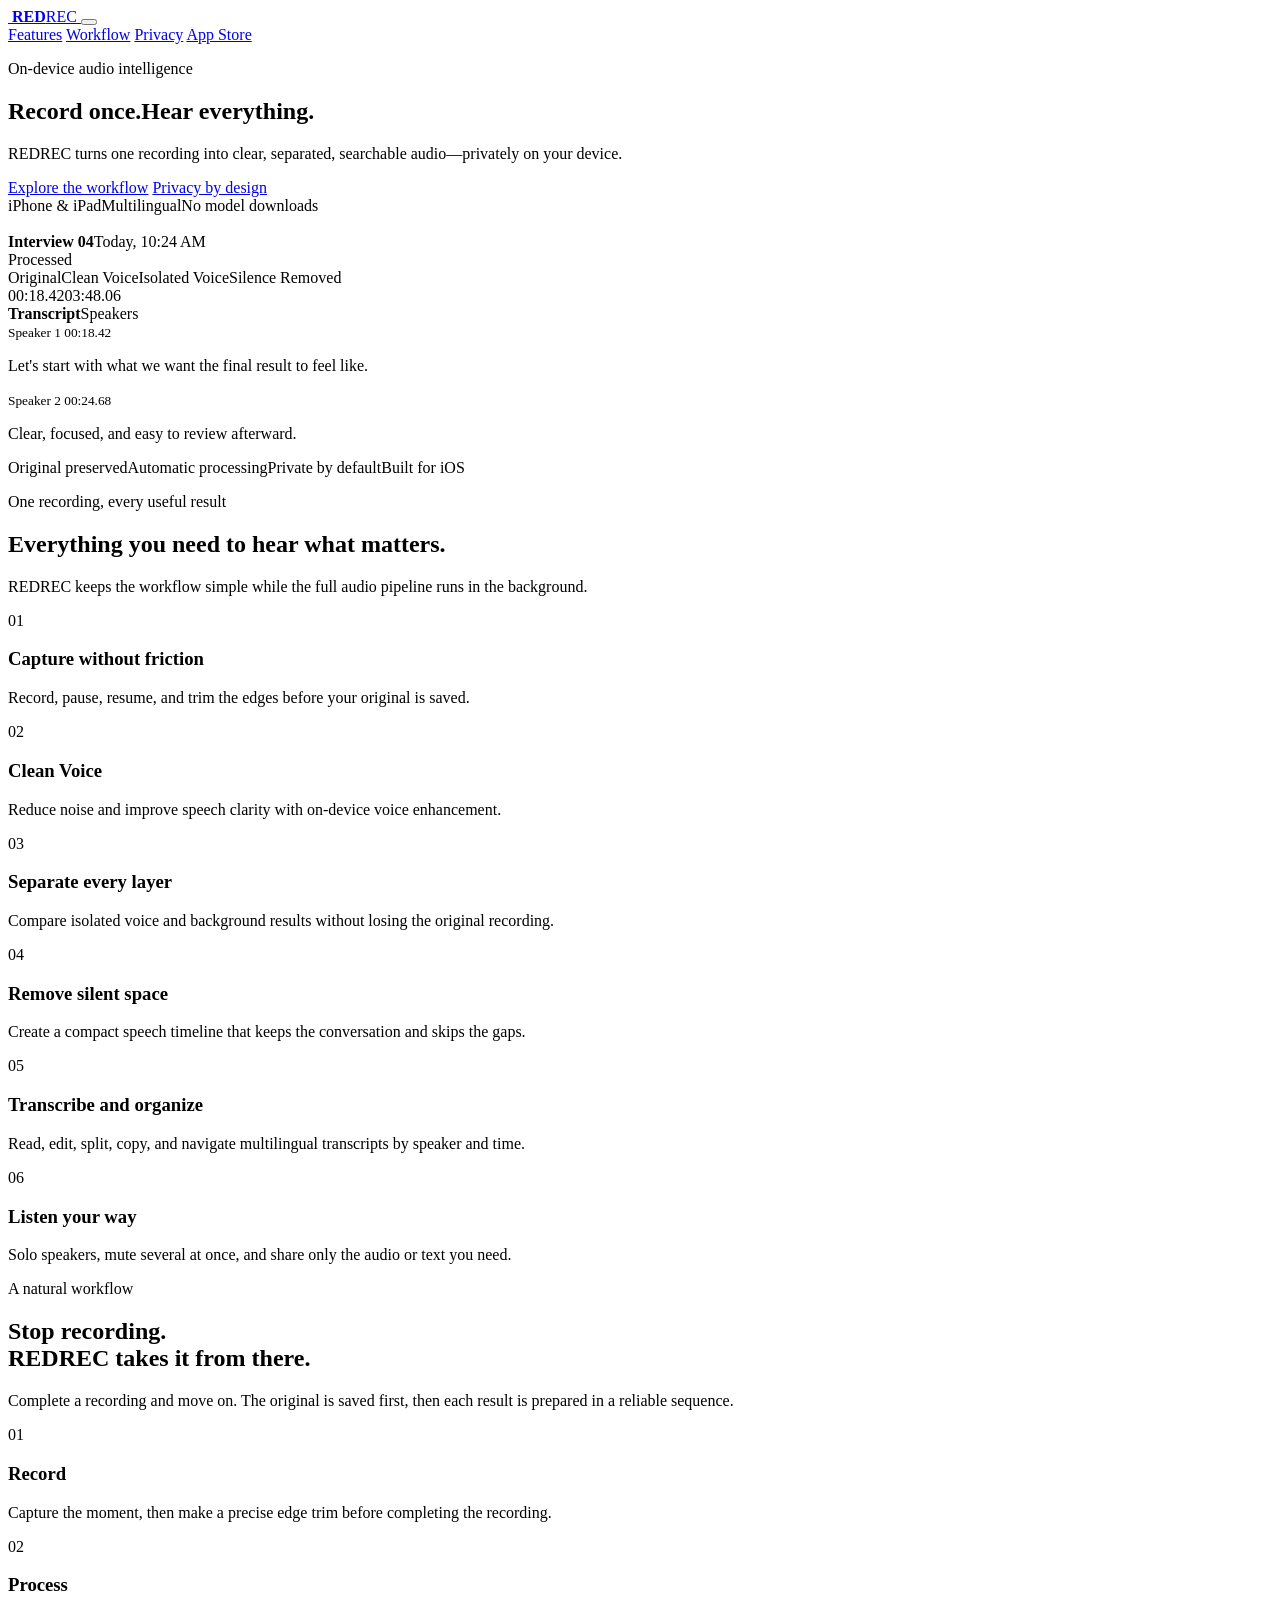
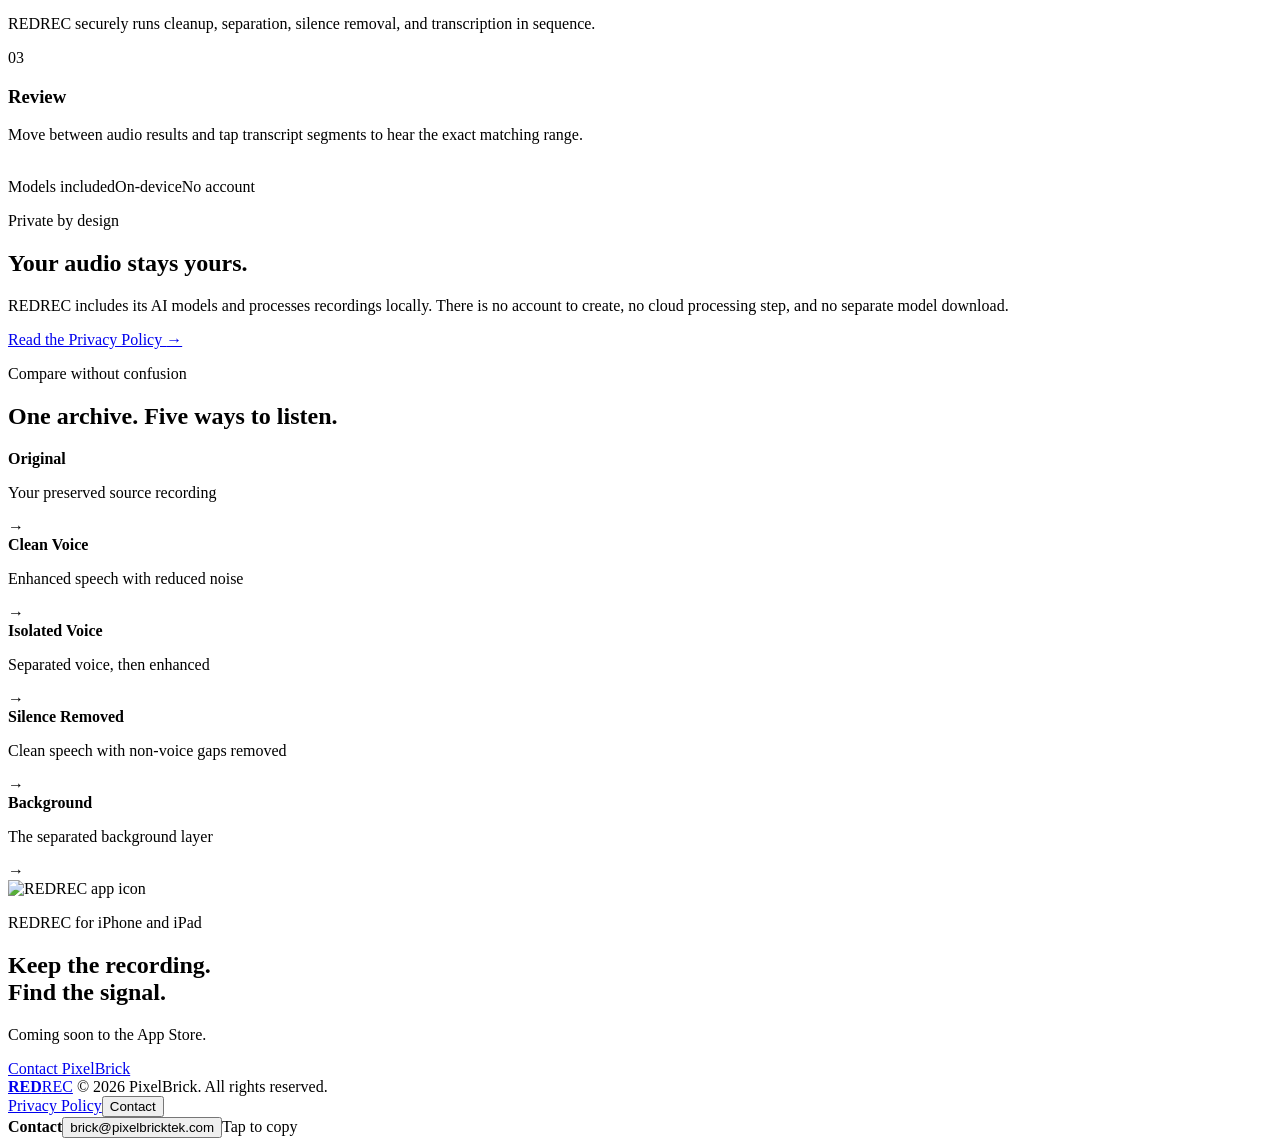
==== index.html @ 72b4b112 "Create index.html" ====
<!doctype html>
<html lang="en">
<head>
  <meta charset="utf-8">
  <meta name="viewport" content="width=device-width, initial-scale=1">
  <title>REDREC — Record once. Hear everything.</title>
  <meta name="description" content="REDREC is a private, on-device audio workspace for recording, cleanup, separation, transcription, and speaker-aware playback.">
  <meta name="theme-color" content="#e20b20">
  <meta property="og:title" content="REDREC — Record once. Hear everything.">
  <meta property="og:description" content="Clear, separate, and transcribe audio privately on your device.">
  <meta property="og:type" content="website">
  <meta property="og:url" content="https://pixelbricktek.github.io/REDREC/">
  <meta property="og:image" content="https://pixelbricktek.github.io/REDREC/og.svg">
  <meta name="twitter:card" content="summary_large_image">
  <meta name="twitter:title" content="REDREC — Record once. Hear everything.">
  <meta name="twitter:description" content="Clear, separate, and transcribe audio privately on your device.">
  <meta name="twitter:image" content="https://pixelbricktek.github.io/REDREC/og.svg">
  <link rel="canonical" href="https://pixelbricktek.github.io/REDREC/">
  <link rel="icon" href="./redrec-icon.svg" type="image/svg+xml">
  <link rel="apple-touch-icon" href="./redrec-icon.svg">
  <link rel="stylesheet" href="./styles.css">
</head>
<body>
  <header class="site-header">
    <a class="brand" href="./index.html" aria-label="REDREC home">
      <img src="./redrec-icon.svg" alt="">
      <span><b>RED</b>REC</span>
    </a>
    <button class="menu-toggle" type="button" data-menu-toggle aria-label="Open menu" aria-expanded="false"><i></i><i></i></button>
    <nav data-navigation aria-label="Main navigation">
      <a href="#features">Features</a>
      <a href="#workflow">Workflow</a>
      <a href="./privacy.html">Privacy</a>
      <a class="nav-cta" href="#download">App Store</a>
    </nav>
  </header>

  <main>
    <section class="hero section-frame" id="top">
      <div class="hero-copy">
        <p class="eyebrow"><span></span> On-device audio intelligence</p>
        <h1>Record once.<span>Hear everything.</span></h1>
        <p class="hero-lead">REDREC turns one recording into clear, separated, searchable audio—privately on your device.</p>
        <div class="hero-actions">
          <a class="button button-primary" href="#workflow">Explore the workflow</a>
          <a class="button button-quiet" href="#privacy">Privacy by design</a>
        </div>
        <div class="hero-notes" aria-label="Product highlights">
          <span>iPhone &amp; iPad</span><span>Multilingual</span><span>No model downloads</span>
        </div>
      </div>

      <div class="hero-product" aria-label="REDREC audio workspace preview">
        <div class="red-orbit red-orbit-one"></div>
        <div class="red-orbit red-orbit-two"></div>
        <div class="workspace-card">
          <div class="workspace-topbar">
            <div class="workspace-brand">
              <img src="./redrec-icon.svg" alt="">
              <div><strong>Interview 04</strong><span>Today, 10:24 AM</span></div>
            </div>
            <span class="processing-pill"><i></i> Processed</span>
          </div>
          <div class="track-tabs" aria-hidden="true">
            <span>Original</span><span class="active">Clean Voice</span><span>Isolated Voice</span><span>Silence Removed</span>
          </div>
          <div class="wave-panel">
            <div class="wave-timeline" aria-hidden="true">
              <i style="--bar-height:12%;--delay:0ms"></i><i style="--bar-height:18%;--delay:35ms"></i><i style="--bar-height:28%;--delay:70ms"></i><i style="--bar-height:22%;--delay:105ms"></i><i style="--bar-height:42%;--delay:140ms"></i><i style="--bar-height:62%;--delay:175ms"></i><i style="--bar-height:36%;--delay:210ms"></i><i style="--bar-height:74%;--delay:245ms"></i><i style="--bar-height:94%;--delay:280ms"></i><i style="--bar-height:58%;--delay:315ms"></i><i style="--bar-height:30%;--delay:350ms"></i><i style="--bar-height:48%;--delay:385ms"></i><i style="--bar-height:82%;--delay:420ms"></i><i style="--bar-height:54%;--delay:455ms"></i><i style="--bar-height:26%;--delay:490ms"></i><i style="--bar-height:68%;--delay:525ms"></i><i style="--bar-height:88%;--delay:560ms"></i><i style="--bar-height:46%;--delay:595ms"></i><i style="--bar-height:20%;--delay:630ms"></i><i style="--bar-height:38%;--delay:665ms"></i><i style="--bar-height:72%;--delay:700ms"></i><i style="--bar-height:52%;--delay:735ms"></i><i style="--bar-height:30%;--delay:770ms"></i><i style="--bar-height:18%;--delay:805ms"></i><i style="--bar-height:44%;--delay:840ms"></i><i style="--bar-height:66%;--delay:875ms"></i><i style="--bar-height:34%;--delay:910ms"></i><i style="--bar-height:16%;--delay:945ms"></i><i style="--bar-height:28%;--delay:980ms"></i><i style="--bar-height:20%;--delay:1015ms"></i>
            </div>
            <div class="play-line"></div>
            <div class="wave-meta"><span>00:18.42</span><span class="preview-play" aria-hidden="true"><i></i></span><span>03:48.06</span></div>
          </div>
          <div class="transcript-preview">
            <div class="transcript-heading"><strong>Transcript</strong><span>Speakers</span></div>
            <div class="speech-row active">
              <span class="speaker-dot speaker-red"></span>
              <div><small>Speaker 1 <time>00:18.42</time></small><p>Let&apos;s start with what we want the final result to feel like.</p></div>
            </div>
            <div class="speech-row">
              <span class="speaker-dot speaker-coral"></span>
              <div><small>Speaker 2 <time>00:24.68</time></small><p>Clear, focused, and easy to review afterward.</p></div>
            </div>
          </div>
        </div>
      </div>
    </section>

    <section class="trust-strip section-frame" aria-label="REDREC principles">
      <span>Original preserved</span><i></i><span>Automatic processing</span><i></i><span>Private by default</span><i></i><span>Built for iOS</span>
    </section>

    <section class="section-frame feature-section" id="features">
      <div class="section-heading">
        <p class="eyebrow"><span></span> One recording, every useful result</p>
        <h2>Everything you need to hear what matters.</h2>
        <p>REDREC keeps the workflow simple while the full audio pipeline runs in the background.</p>
      </div>
      <div class="feature-grid">
        <article class="feature-card"><span class="feature-number">01</span><h3>Capture without friction</h3><p>Record, pause, resume, and trim the edges before your original is saved.</p><div class="feature-line"></div></article>
        <article class="feature-card"><span class="feature-number">02</span><h3>Clean Voice</h3><p>Reduce noise and improve speech clarity with on-device voice enhancement.</p><div class="feature-line"></div></article>
        <article class="feature-card"><span class="feature-number">03</span><h3>Separate every layer</h3><p>Compare isolated voice and background results without losing the original recording.</p><div class="feature-line"></div></article>
        <article class="feature-card"><span class="feature-number">04</span><h3>Remove silent space</h3><p>Create a compact speech timeline that keeps the conversation and skips the gaps.</p><div class="feature-line"></div></article>
        <article class="feature-card"><span class="feature-number">05</span><h3>Transcribe and organize</h3><p>Read, edit, split, copy, and navigate multilingual transcripts by speaker and time.</p><div class="feature-line"></div></article>
        <article class="feature-card"><span class="feature-number">06</span><h3>Listen your way</h3><p>Solo speakers, mute several at once, and share only the audio or text you need.</p><div class="feature-line"></div></article>
      </div>
    </section>

    <section class="pipeline-section" id="workflow">
      <div class="section-frame pipeline-inner">
        <div class="pipeline-copy">
          <p class="eyebrow eyebrow-light"><span></span> A natural workflow</p>
          <h2>Stop recording.<br>REDREC takes it from there.</h2>
          <p>Complete a recording and move on. The original is saved first, then each result is prepared in a reliable sequence.</p>
        </div>
        <div class="pipeline-list">
          <article><span>01</span><div><h3>Record</h3><p>Capture the moment, then make a precise edge trim before completing the recording.</p></div></article>
          <article><span>02</span><div><h3>Process</h3><p>REDREC securely runs cleanup, separation, silence removal, and transcription in sequence.</p></div></article>
          <article><span>03</span><div><h3>Review</h3><p>Move between audio results and tap transcript segments to hear the exact matching range.</p></div></article>
        </div>
      </div>
    </section>

    <section class="section-frame privacy-section" id="privacy">
      <div class="privacy-visual" aria-hidden="true">
        <div class="privacy-ring privacy-ring-one"></div><div class="privacy-ring privacy-ring-two"></div>
        <div class="privacy-core"><img src="./redrec-icon.svg" alt=""></div>
        <span class="privacy-label label-models">Models included</span><span class="privacy-label label-local">On-device</span><span class="privacy-label label-account">No account</span>
      </div>
      <div class="privacy-copy">
        <p class="eyebrow"><span></span> Private by design</p>
        <h2>Your audio stays yours.</h2>
        <p>REDREC includes its AI models and processes recordings locally. There is no account to create, no cloud processing step, and no separate model download.</p>
        <a class="text-link" href="./privacy.html">Read the Privacy Policy <span>→</span></a>
      </div>
    </section>

    <section class="section-frame result-section">
      <div class="section-heading compact-heading">
        <p class="eyebrow"><span></span> Compare without confusion</p>
        <h2>One archive. Five ways to listen.</h2>
      </div>
      <div class="result-stack">
        <div class="result-row"><span class="result-icon result-icon-1"><i></i></span><strong>Original</strong><p>Your preserved source recording</p><span class="result-arrow">→</span></div>
        <div class="result-row"><span class="result-icon result-icon-2"><i></i></span><strong>Clean Voice</strong><p>Enhanced speech with reduced noise</p><span class="result-arrow">→</span></div>
        <div class="result-row"><span class="result-icon result-icon-3"><i></i></span><strong>Isolated Voice</strong><p>Separated voice, then enhanced</p><span class="result-arrow">→</span></div>
        <div class="result-row"><span class="result-icon result-icon-4"><i></i></span><strong>Silence Removed</strong><p>Clean speech with non-voice gaps removed</p><span class="result-arrow">→</span></div>
        <div class="result-row"><span class="result-icon result-icon-5"><i></i></span><strong>Background</strong><p>The separated background layer</p><span class="result-arrow">→</span></div>
      </div>
    </section>

    <section class="section-frame final-cta" id="download">
      <div class="cta-icon"><img src="./redrec-icon.svg" alt="REDREC app icon"></div>
      <p class="eyebrow"><span></span> REDREC for iPhone and iPad</p>
      <h2>Keep the recording.<br>Find the signal.</h2>
      <p>Coming soon to the App Store.</p>
      <a class="button button-primary" href="mailto:brick@pixelbricktek.com">Contact PixelBrick</a>
    </section>
  </main>

  <footer class="site-footer section-frame">
    <a class="footer-brand" href="./index.html"><img src="./redrec-icon.svg" alt=""><span><b>RED</b>REC</span></a>
    <span>© 2026 PixelBrick. All rights reserved.</span>
    <div><a href="./privacy.html">Privacy Policy</a><button type="button" data-contact-toggle>Contact</button></div>
  </footer>

  <div class="contact-popover" data-contact-popover aria-live="polite">
    <strong>Contact</strong><button type="button" data-copy-email>brick@pixelbricktek.com</button><span data-copy-state>Tap to copy</span>
  </div>
  <script src="./script.js" defer></script>
</body>
</html>
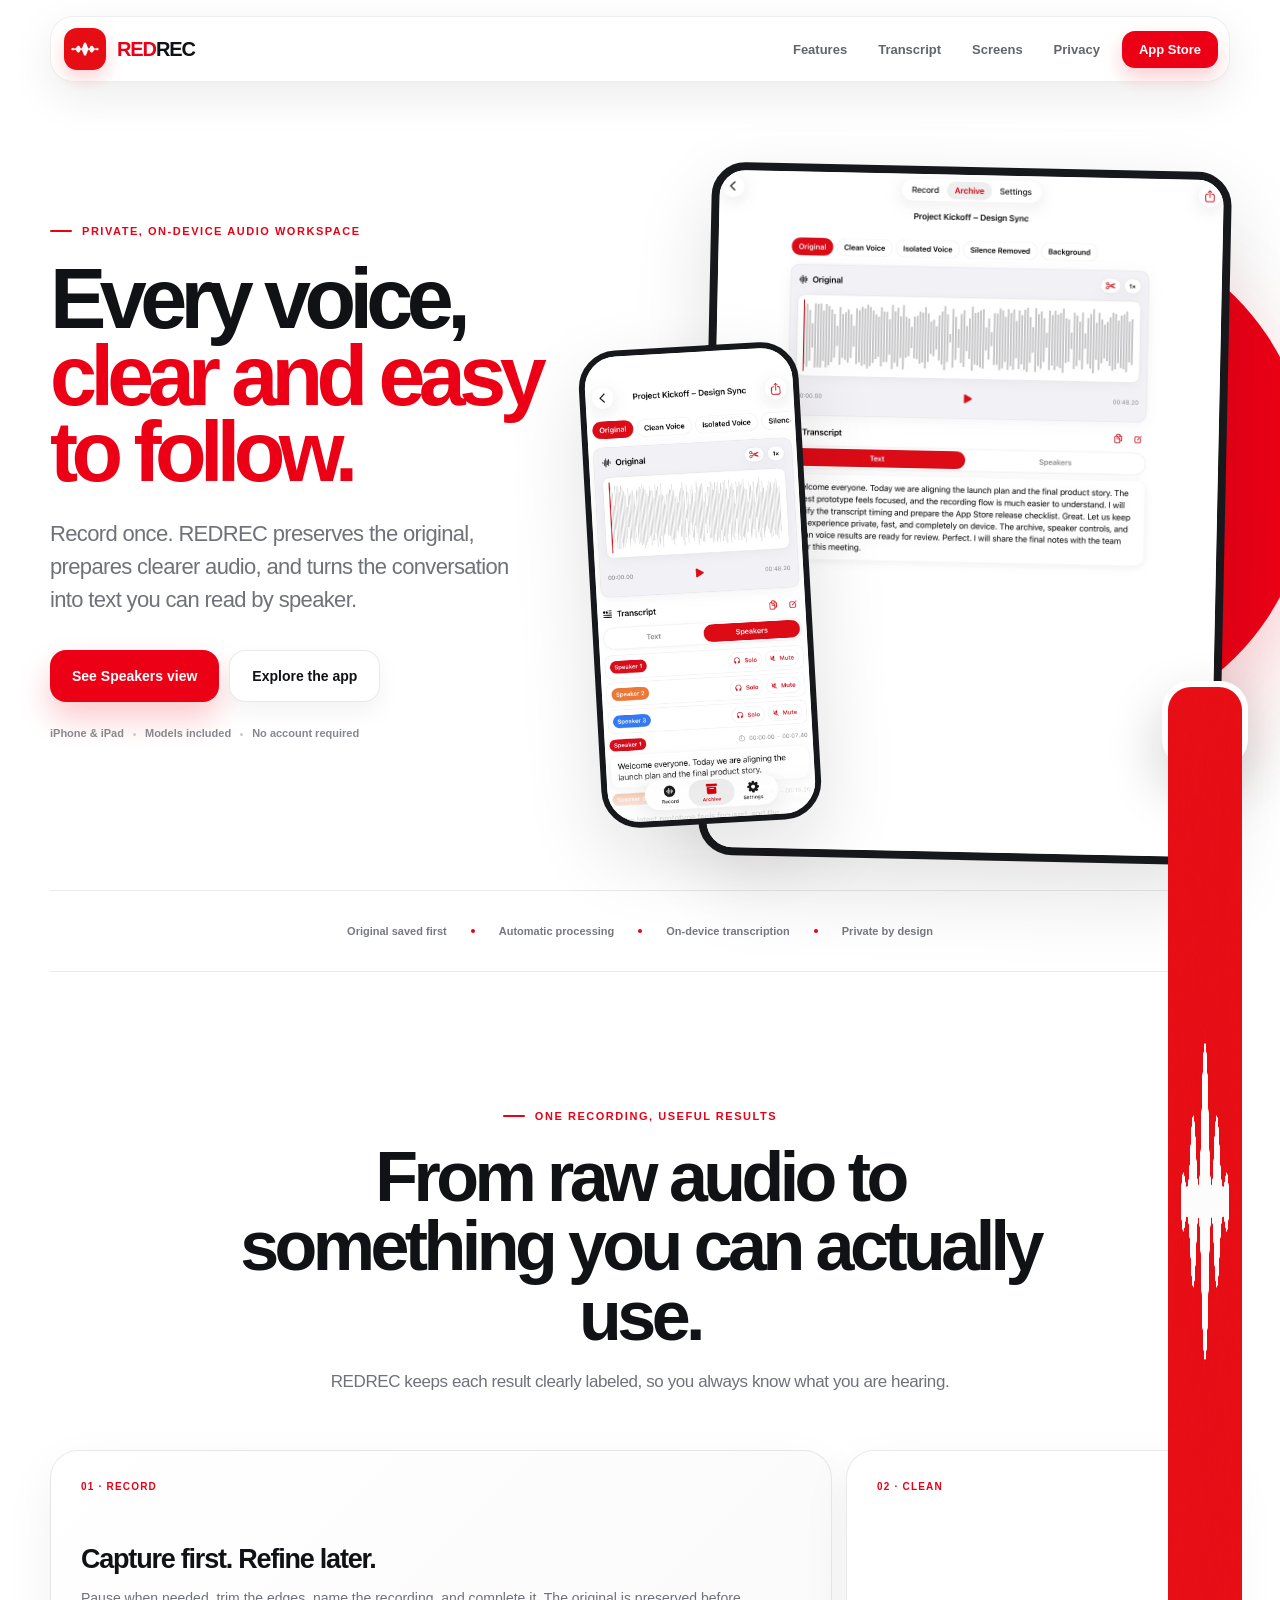
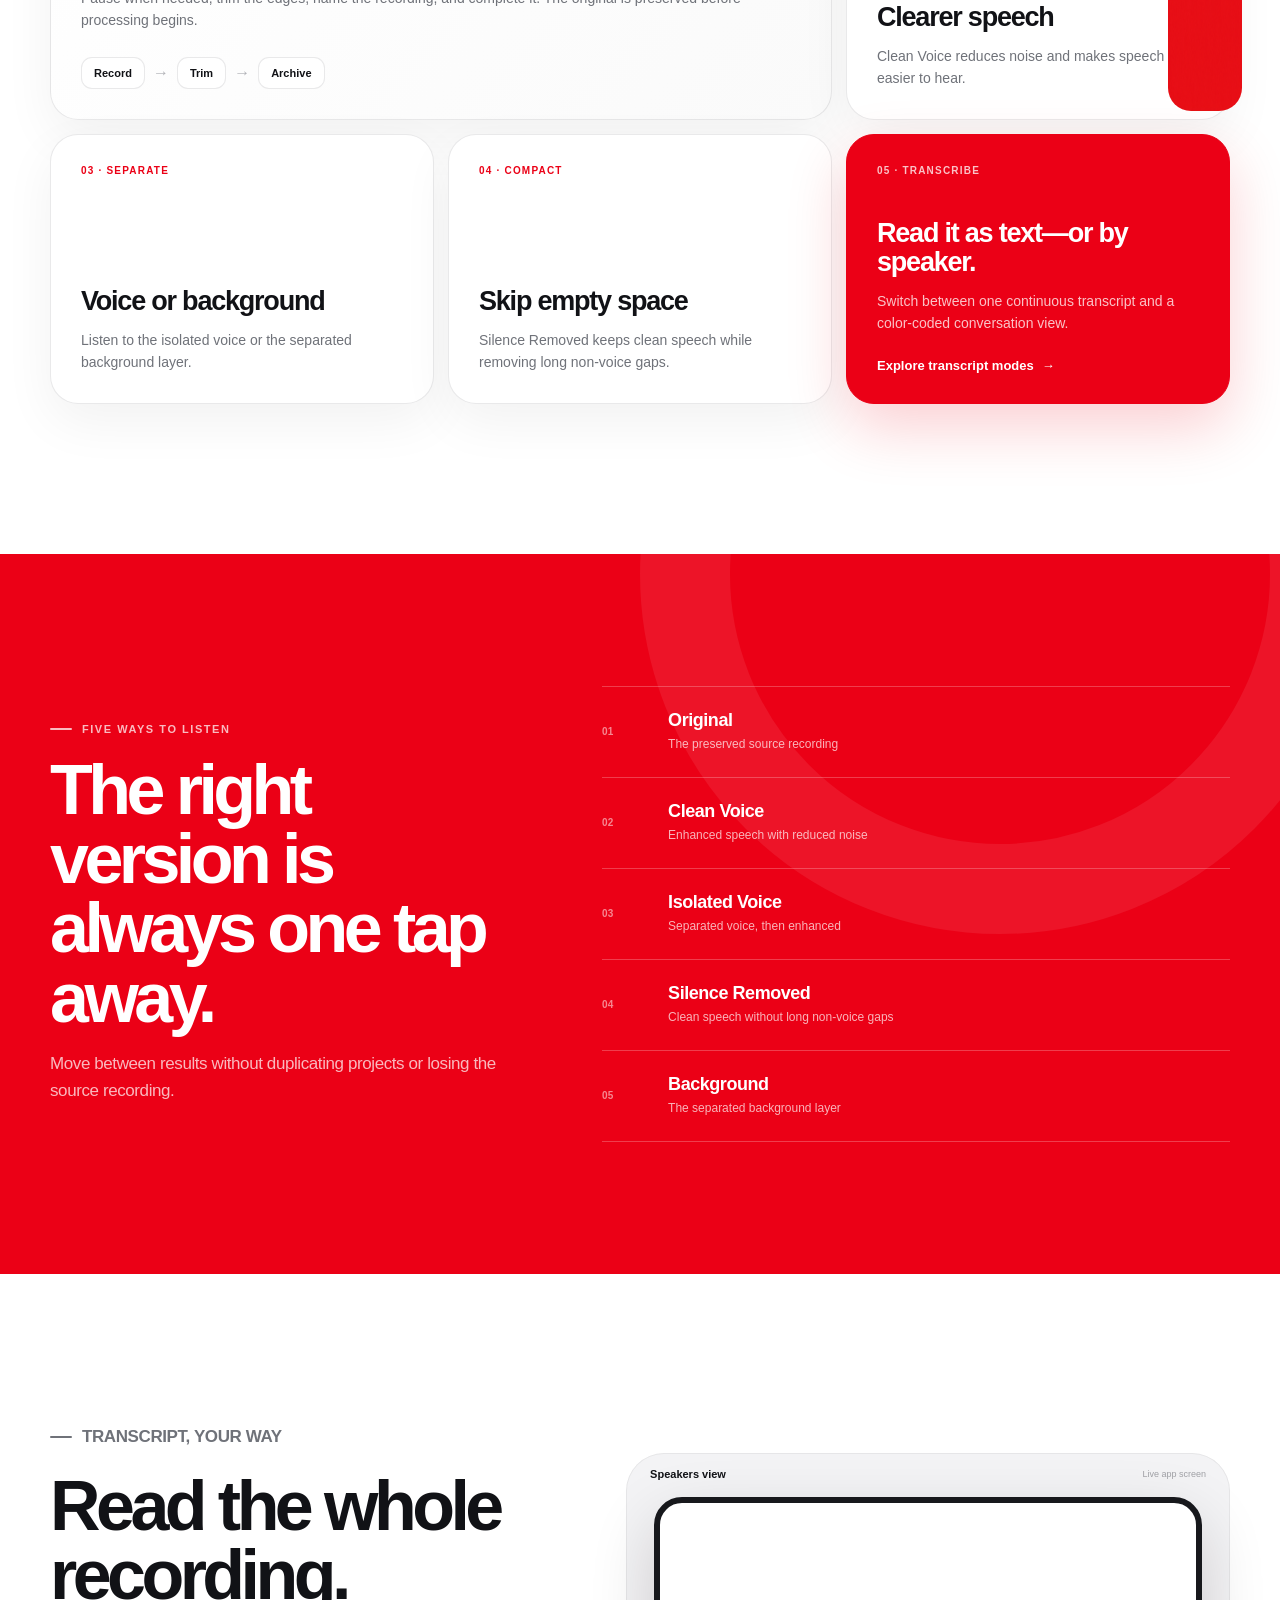
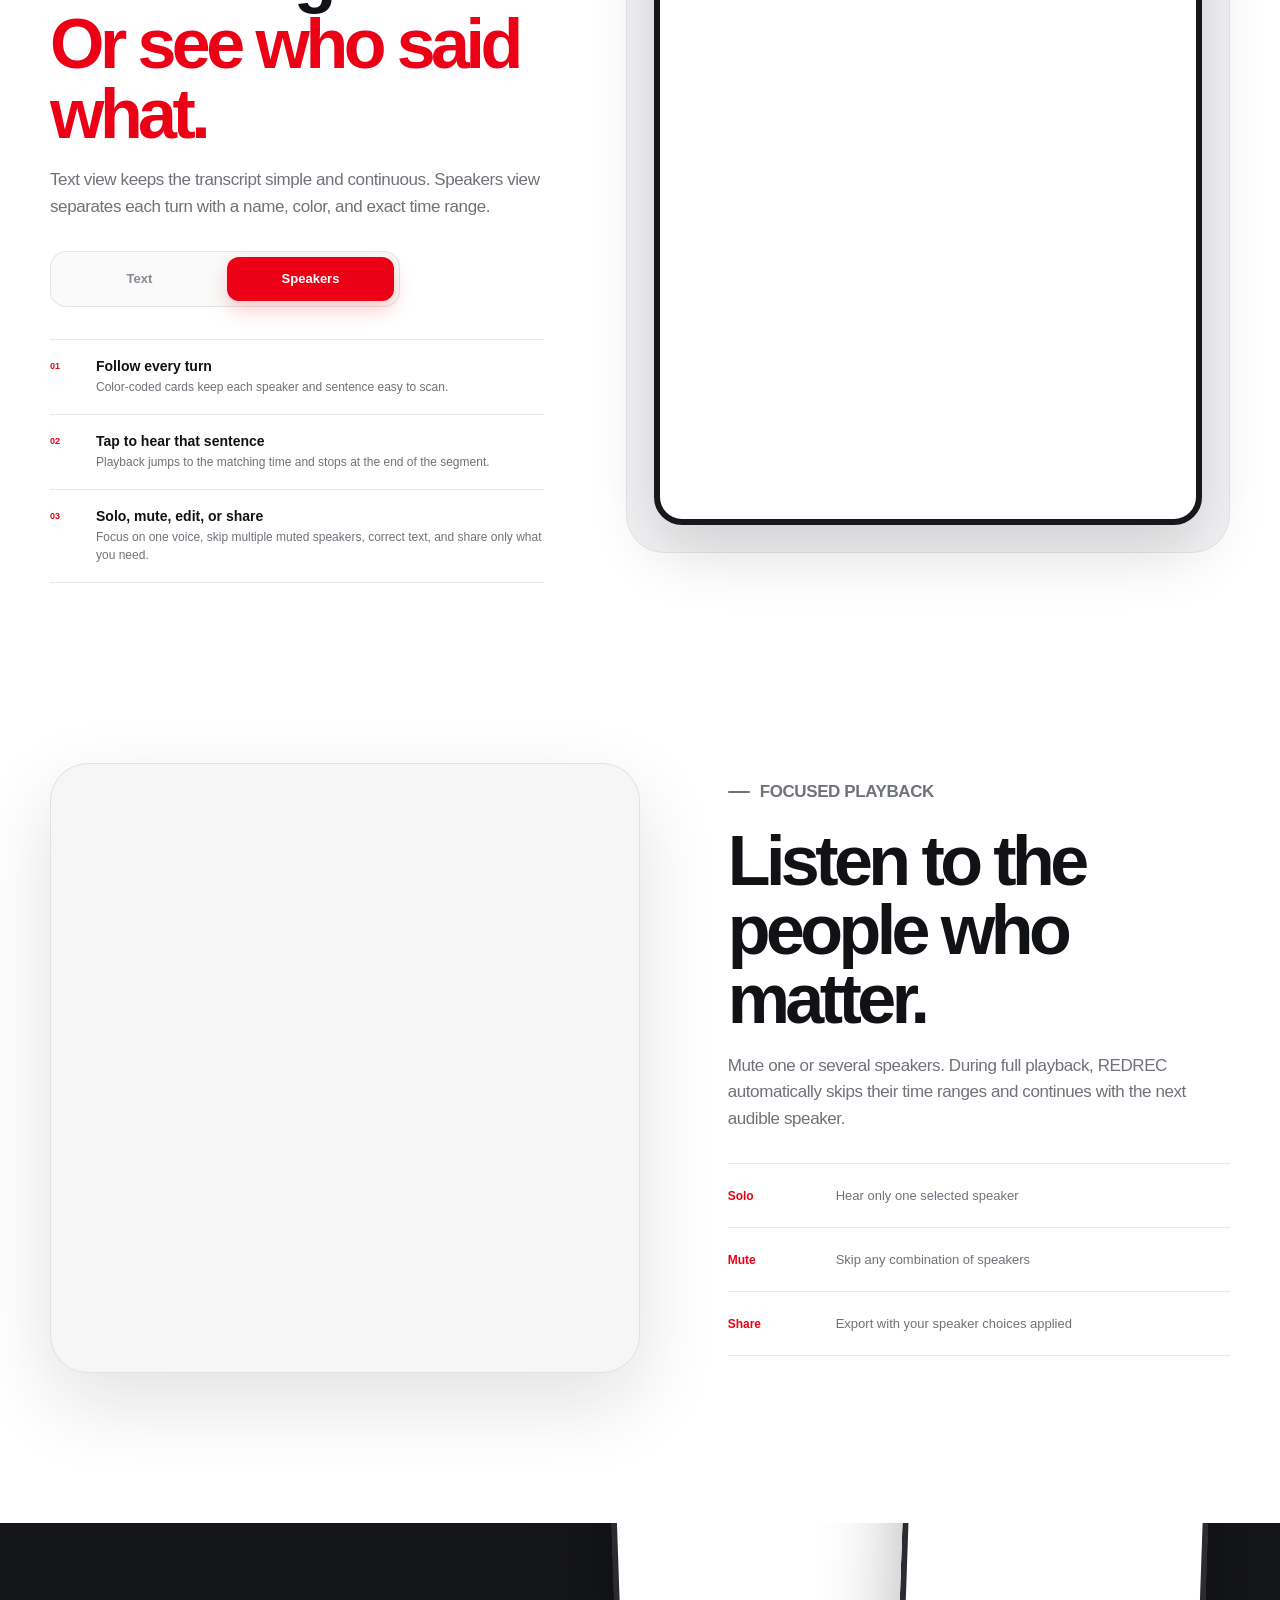
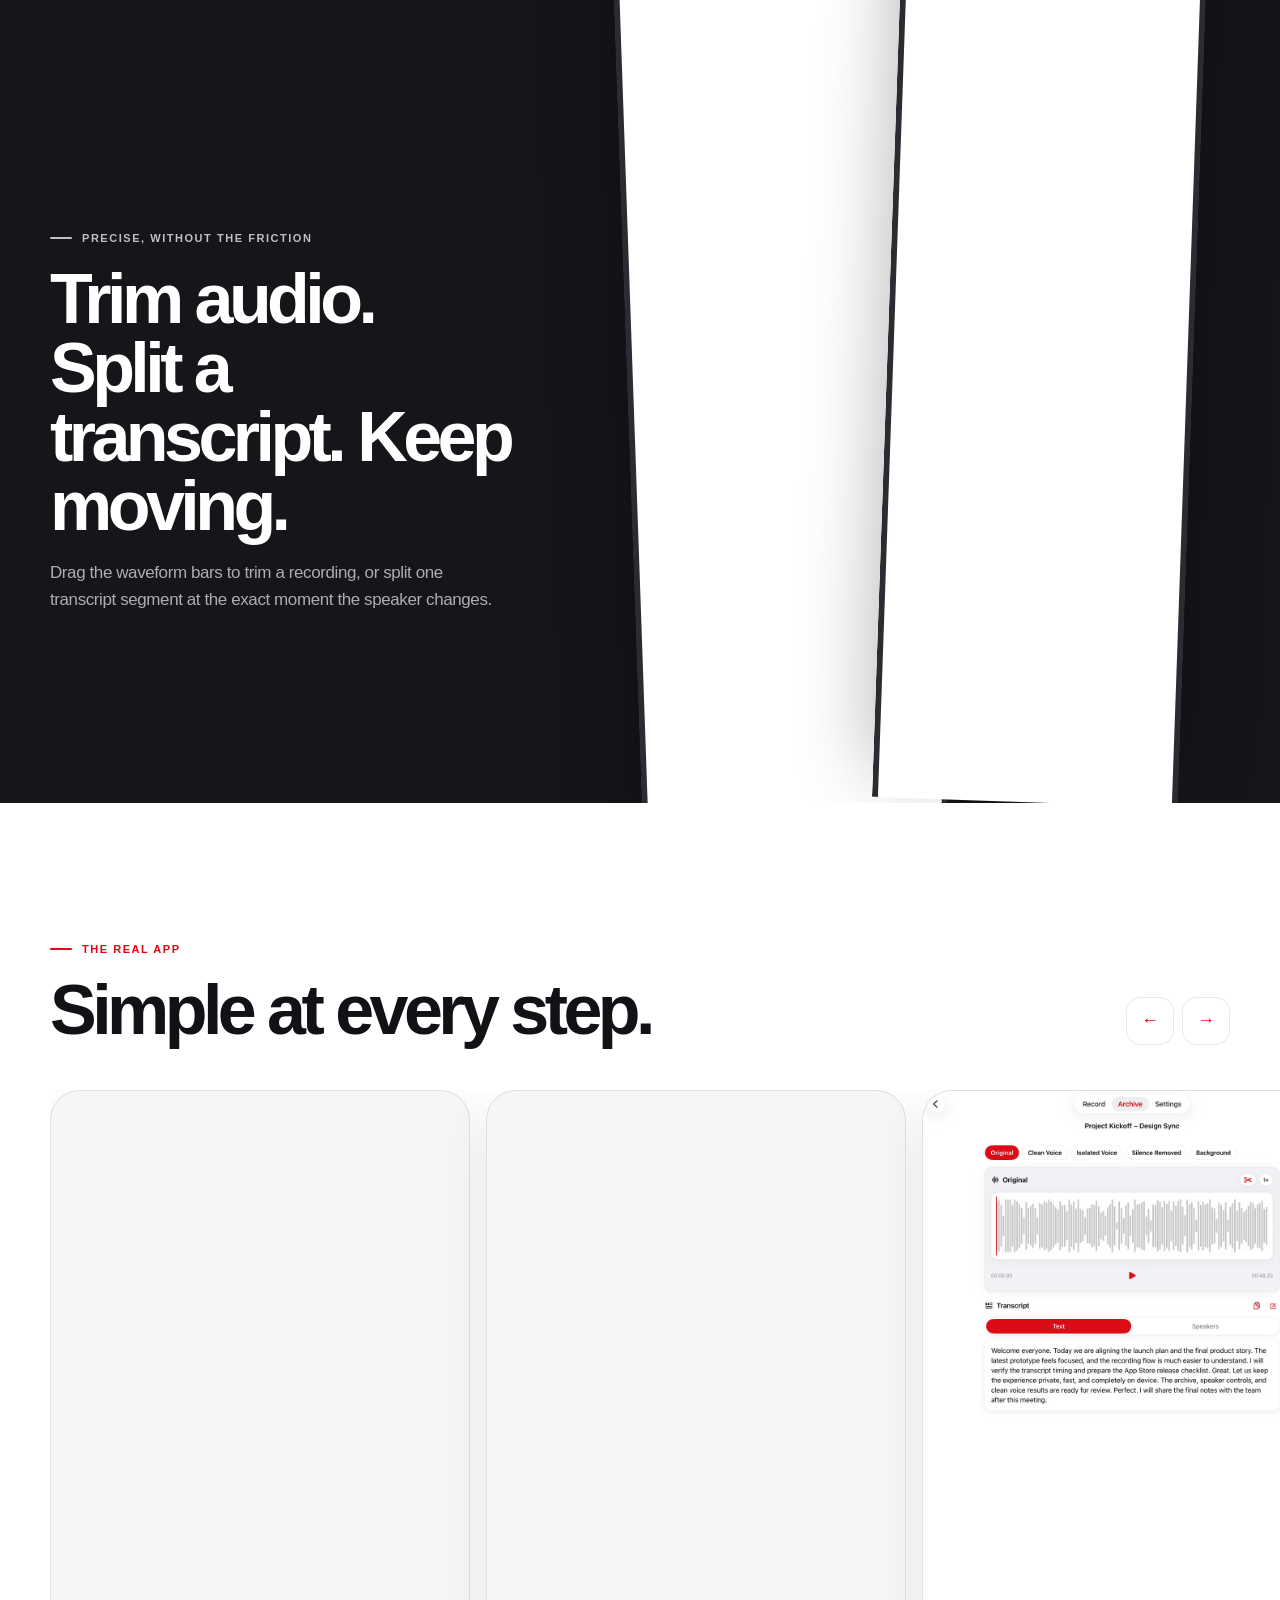
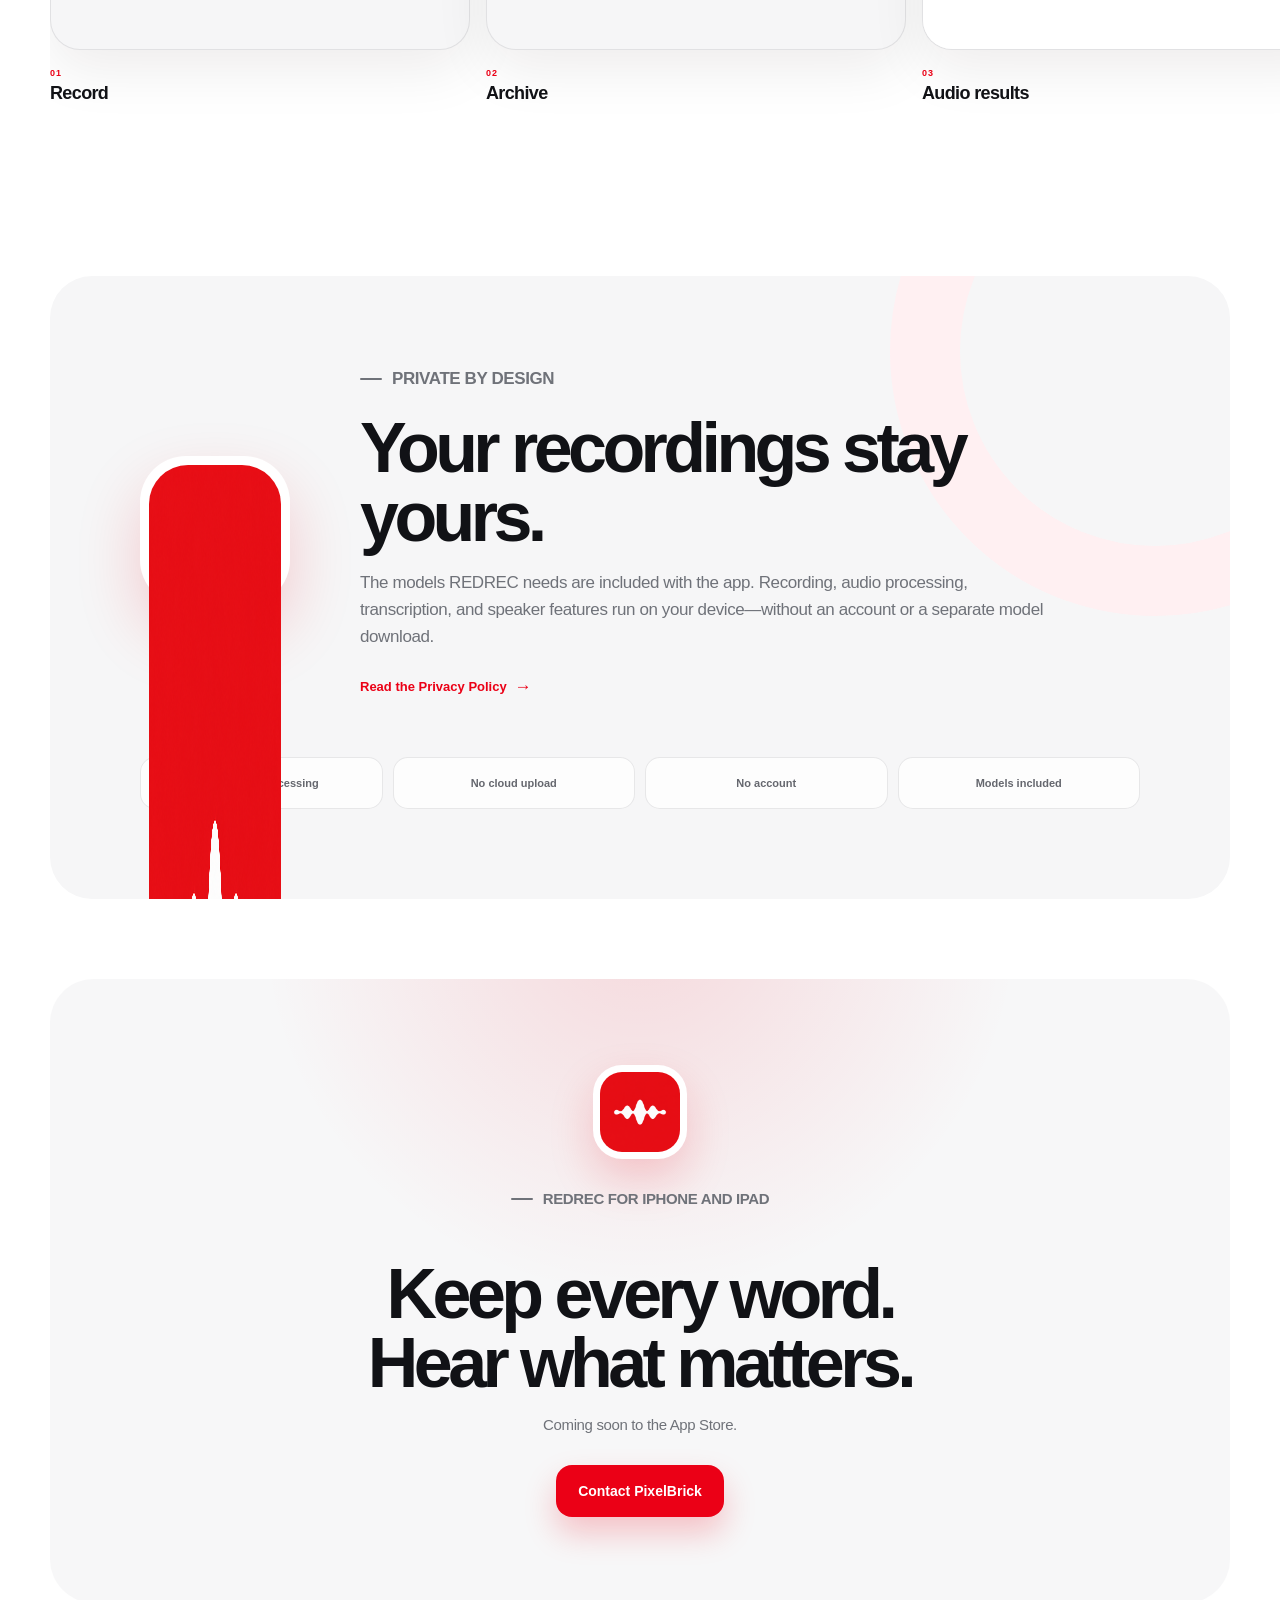
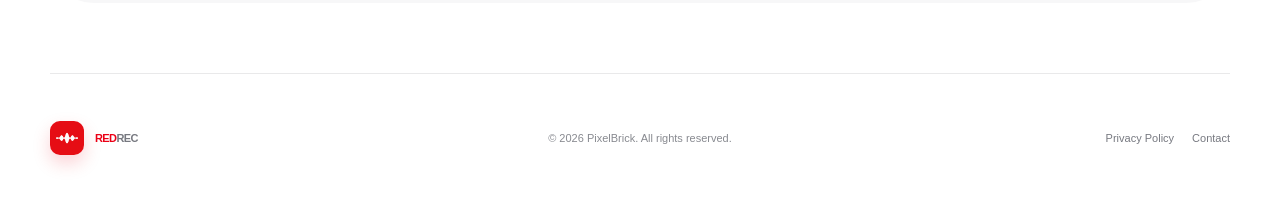
==== commit 6a2cc5a0: "Refresh site with real REDREC app screens" ====
--- a/index.html
+++ b/index.html
@@ -3,163 +3,243 @@
 <head>
   <meta charset="utf-8">
   <meta name="viewport" content="width=device-width, initial-scale=1">
-  <title>REDREC — Record once. Hear everything.</title>
-  <meta name="description" content="REDREC is a private, on-device audio workspace for recording, cleanup, separation, transcription, and speaker-aware playback.">
-  <meta name="theme-color" content="#e20b20">
-  <meta property="og:title" content="REDREC — Record once. Hear everything.">
-  <meta property="og:description" content="Clear, separate, and transcribe audio privately on your device.">
+  <title>REDREC — Clear audio. Clear conversations.</title>
+  <meta name="description" content="REDREC records, cleans, separates, and transcribes audio on your iPhone or iPad, with a speaker-aware view that makes every conversation easy to follow.">
+  <meta name="theme-color" content="#eb0016">
+  <meta property="og:title" content="REDREC — Clear audio. Clear conversations.">
+  <meta property="og:description" content="Record, clean, separate, and transcribe audio privately on your device.">
   <meta property="og:type" content="website">
   <meta property="og:url" content="https://pixelbricktek.github.io/REDREC/">
-  <meta property="og:image" content="https://pixelbricktek.github.io/REDREC/og.svg">
+  <meta property="og:image" content="https://pixelbricktek.github.io/REDREC/og.png">
   <meta name="twitter:card" content="summary_large_image">
-  <meta name="twitter:title" content="REDREC — Record once. Hear everything.">
-  <meta name="twitter:description" content="Clear, separate, and transcribe audio privately on your device.">
-  <meta name="twitter:image" content="https://pixelbricktek.github.io/REDREC/og.svg">
+  <meta name="twitter:title" content="REDREC — Clear audio. Clear conversations.">
+  <meta name="twitter:description" content="Record, clean, separate, and transcribe audio privately on your device.">
+  <meta name="twitter:image" content="https://pixelbricktek.github.io/REDREC/og.png">
   <link rel="canonical" href="https://pixelbricktek.github.io/REDREC/">
-  <link rel="icon" href="./redrec-icon.svg" type="image/svg+xml">
-  <link rel="apple-touch-icon" href="./redrec-icon.svg">
+  <link rel="icon" href="./assets/app-icon.png" type="image/png">
+  <link rel="apple-touch-icon" href="./assets/apple-touch-icon.png">
   <link rel="stylesheet" href="./styles.css">
 </head>
 <body>
   <header class="site-header">
-    <a class="brand" href="./index.html" aria-label="REDREC home">
-      <img src="./redrec-icon.svg" alt="">
+    <a class="brand" href="#top" aria-label="REDREC home">
+      <img src="./assets/app-icon.png" alt="">
       <span><b>RED</b>REC</span>
     </a>
     <button class="menu-toggle" type="button" data-menu-toggle aria-label="Open menu" aria-expanded="false"><i></i><i></i></button>
     <nav data-navigation aria-label="Main navigation">
       <a href="#features">Features</a>
-      <a href="#workflow">Workflow</a>
+      <a href="#speakers">Transcript</a>
+      <a href="#screens">Screens</a>
       <a href="./privacy.html">Privacy</a>
       <a class="nav-cta" href="#download">App Store</a>
     </nav>
   </header>
 
-  <main>
-    <section class="hero section-frame" id="top">
+  <main id="top">
+    <section class="hero section-frame">
       <div class="hero-copy">
-        <p class="eyebrow"><span></span> On-device audio intelligence</p>
-        <h1>Record once.<span>Hear everything.</span></h1>
-        <p class="hero-lead">REDREC turns one recording into clear, separated, searchable audio—privately on your device.</p>
+        <p class="eyebrow"><span></span> Private, on-device audio workspace</p>
+        <h1>Every voice,<br><em>clear and easy to follow.</em></h1>
+        <p class="hero-lead">Record once. REDREC preserves the original, prepares clearer audio, and turns the conversation into text you can read by speaker.</p>
         <div class="hero-actions">
-          <a class="button button-primary" href="#workflow">Explore the workflow</a>
-          <a class="button button-quiet" href="#privacy">Privacy by design</a>
-        </div>
-        <div class="hero-notes" aria-label="Product highlights">
-          <span>iPhone &amp; iPad</span><span>Multilingual</span><span>No model downloads</span>
-        </div>
-      </div>
-
-      <div class="hero-product" aria-label="REDREC audio workspace preview">
-        <div class="red-orbit red-orbit-one"></div>
-        <div class="red-orbit red-orbit-two"></div>
-        <div class="workspace-card">
-          <div class="workspace-topbar">
-            <div class="workspace-brand">
-              <img src="./redrec-icon.svg" alt="">
-              <div><strong>Interview 04</strong><span>Today, 10:24 AM</span></div>
-            </div>
-            <span class="processing-pill"><i></i> Processed</span>
-          </div>
-          <div class="track-tabs" aria-hidden="true">
-            <span>Original</span><span class="active">Clean Voice</span><span>Isolated Voice</span><span>Silence Removed</span>
-          </div>
-          <div class="wave-panel">
-            <div class="wave-timeline" aria-hidden="true">
-              <i style="--bar-height:12%;--delay:0ms"></i><i style="--bar-height:18%;--delay:35ms"></i><i style="--bar-height:28%;--delay:70ms"></i><i style="--bar-height:22%;--delay:105ms"></i><i style="--bar-height:42%;--delay:140ms"></i><i style="--bar-height:62%;--delay:175ms"></i><i style="--bar-height:36%;--delay:210ms"></i><i style="--bar-height:74%;--delay:245ms"></i><i style="--bar-height:94%;--delay:280ms"></i><i style="--bar-height:58%;--delay:315ms"></i><i style="--bar-height:30%;--delay:350ms"></i><i style="--bar-height:48%;--delay:385ms"></i><i style="--bar-height:82%;--delay:420ms"></i><i style="--bar-height:54%;--delay:455ms"></i><i style="--bar-height:26%;--delay:490ms"></i><i style="--bar-height:68%;--delay:525ms"></i><i style="--bar-height:88%;--delay:560ms"></i><i style="--bar-height:46%;--delay:595ms"></i><i style="--bar-height:20%;--delay:630ms"></i><i style="--bar-height:38%;--delay:665ms"></i><i style="--bar-height:72%;--delay:700ms"></i><i style="--bar-height:52%;--delay:735ms"></i><i style="--bar-height:30%;--delay:770ms"></i><i style="--bar-height:18%;--delay:805ms"></i><i style="--bar-height:44%;--delay:840ms"></i><i style="--bar-height:66%;--delay:875ms"></i><i style="--bar-height:34%;--delay:910ms"></i><i style="--bar-height:16%;--delay:945ms"></i><i style="--bar-height:28%;--delay:980ms"></i><i style="--bar-height:20%;--delay:1015ms"></i>
-            </div>
-            <div class="play-line"></div>
-            <div class="wave-meta"><span>00:18.42</span><span class="preview-play" aria-hidden="true"><i></i></span><span>03:48.06</span></div>
-          </div>
-          <div class="transcript-preview">
-            <div class="transcript-heading"><strong>Transcript</strong><span>Speakers</span></div>
-            <div class="speech-row active">
-              <span class="speaker-dot speaker-red"></span>
-              <div><small>Speaker 1 <time>00:18.42</time></small><p>Let&apos;s start with what we want the final result to feel like.</p></div>
-            </div>
-            <div class="speech-row">
-              <span class="speaker-dot speaker-coral"></span>
-              <div><small>Speaker 2 <time>00:24.68</time></small><p>Clear, focused, and easy to review afterward.</p></div>
-            </div>
-          </div>
-        </div>
-      </div>
-    </section>
-
-    <section class="trust-strip section-frame" aria-label="REDREC principles">
-      <span>Original preserved</span><i></i><span>Automatic processing</span><i></i><span>Private by default</span><i></i><span>Built for iOS</span>
-    </section>
-
-    <section class="section-frame feature-section" id="features">
+          <a class="button button-primary" href="#speakers">See Speakers view</a>
+          <a class="button button-secondary" href="#screens">Explore the app</a>
+        </div>
+        <ul class="hero-points" aria-label="Product highlights">
+          <li>iPhone &amp; iPad</li>
+          <li>Models included</li>
+          <li>No account required</li>
+        </ul>
+      </div>
+
+      <div class="hero-visual" aria-label="REDREC on iPhone and iPad">
+        <div class="hero-halo"></div>
+        <figure class="device device-ipad">
+          <img src="./assets/screenshots/ipad/03_Original_Player.webp" width="2064" height="2752" alt="REDREC Original audio player on iPad" fetchpriority="high" decoding="async">
+        </figure>
+        <figure class="device device-iphone">
+          <img src="./assets/screenshots/iphone/05_Speaker_Transcript.webp" width="1320" height="2868" alt="REDREC Speakers transcript on iPhone" fetchpriority="high" decoding="async">
+        </figure>
+        <div class="hero-icon"><img src="./assets/app-icon.png" width="1024" height="1024" alt="REDREC app icon"></div>
+      </div>
+    </section>
+
+    <div class="principles section-frame" aria-label="REDREC principles">
+      <span>Original saved first</span><i></i><span>Automatic processing</span><i></i><span>On-device transcription</span><i></i><span>Private by design</span>
+    </div>
+
+    <section class="feature-section section-frame" id="features">
       <div class="section-heading">
-        <p class="eyebrow"><span></span> One recording, every useful result</p>
-        <h2>Everything you need to hear what matters.</h2>
-        <p>REDREC keeps the workflow simple while the full audio pipeline runs in the background.</p>
-      </div>
+        <p class="eyebrow"><span></span> One recording, useful results</p>
+        <h2>From raw audio to something you can actually use.</h2>
+        <p>REDREC keeps each result clearly labeled, so you always know what you are hearing.</p>
+      </div>
+
       <div class="feature-grid">
-        <article class="feature-card"><span class="feature-number">01</span><h3>Capture without friction</h3><p>Record, pause, resume, and trim the edges before your original is saved.</p><div class="feature-line"></div></article>
-        <article class="feature-card"><span class="feature-number">02</span><h3>Clean Voice</h3><p>Reduce noise and improve speech clarity with on-device voice enhancement.</p><div class="feature-line"></div></article>
-        <article class="feature-card"><span class="feature-number">03</span><h3>Separate every layer</h3><p>Compare isolated voice and background results without losing the original recording.</p><div class="feature-line"></div></article>
-        <article class="feature-card"><span class="feature-number">04</span><h3>Remove silent space</h3><p>Create a compact speech timeline that keeps the conversation and skips the gaps.</p><div class="feature-line"></div></article>
-        <article class="feature-card"><span class="feature-number">05</span><h3>Transcribe and organize</h3><p>Read, edit, split, copy, and navigate multilingual transcripts by speaker and time.</p><div class="feature-line"></div></article>
-        <article class="feature-card"><span class="feature-number">06</span><h3>Listen your way</h3><p>Solo speakers, mute several at once, and share only the audio or text you need.</p><div class="feature-line"></div></article>
-      </div>
-    </section>
-
-    <section class="pipeline-section" id="workflow">
-      <div class="section-frame pipeline-inner">
-        <div class="pipeline-copy">
-          <p class="eyebrow eyebrow-light"><span></span> A natural workflow</p>
-          <h2>Stop recording.<br>REDREC takes it from there.</h2>
-          <p>Complete a recording and move on. The original is saved first, then each result is prepared in a reliable sequence.</p>
-        </div>
-        <div class="pipeline-list">
-          <article><span>01</span><div><h3>Record</h3><p>Capture the moment, then make a precise edge trim before completing the recording.</p></div></article>
-          <article><span>02</span><div><h3>Process</h3><p>REDREC securely runs cleanup, separation, silence removal, and transcription in sequence.</p></div></article>
-          <article><span>03</span><div><h3>Review</h3><p>Move between audio results and tap transcript segments to hear the exact matching range.</p></div></article>
-        </div>
-      </div>
-    </section>
-
-    <section class="section-frame privacy-section" id="privacy">
-      <div class="privacy-visual" aria-hidden="true">
-        <div class="privacy-ring privacy-ring-one"></div><div class="privacy-ring privacy-ring-two"></div>
-        <div class="privacy-core"><img src="./redrec-icon.svg" alt=""></div>
-        <span class="privacy-label label-models">Models included</span><span class="privacy-label label-local">On-device</span><span class="privacy-label label-account">No account</span>
-      </div>
+        <article class="feature-card feature-card-wide">
+          <span class="feature-kicker">01 · RECORD</span>
+          <h3>Capture first. Refine later.</h3>
+          <p>Pause when needed, trim the edges, name the recording, and complete it. The original is preserved before processing begins.</p>
+          <div class="mini-flow" aria-label="Recording flow"><span>Record</span><i>→</i><span>Trim</span><i>→</i><span>Archive</span></div>
+        </article>
+        <article class="feature-card">
+          <span class="feature-kicker">02 · CLEAN</span>
+          <h3>Clearer speech</h3>
+          <p>Clean Voice reduces noise and makes speech easier to hear.</p>
+        </article>
+        <article class="feature-card">
+          <span class="feature-kicker">03 · SEPARATE</span>
+          <h3>Voice or background</h3>
+          <p>Listen to the isolated voice or the separated background layer.</p>
+        </article>
+        <article class="feature-card">
+          <span class="feature-kicker">04 · COMPACT</span>
+          <h3>Skip empty space</h3>
+          <p>Silence Removed keeps clean speech while removing long non-voice gaps.</p>
+        </article>
+        <article class="feature-card feature-card-red">
+          <span class="feature-kicker">05 · TRANSCRIBE</span>
+          <h3>Read it as text—or by speaker.</h3>
+          <p>Switch between one continuous transcript and a color-coded conversation view.</p>
+          <a href="#speakers">Explore transcript modes <span>→</span></a>
+        </article>
+      </div>
+    </section>
+
+    <section class="results-section">
+      <div class="section-frame results-inner">
+        <div class="results-copy">
+          <p class="eyebrow eyebrow-light"><span></span> Five ways to listen</p>
+          <h2>The right version is always one tap away.</h2>
+          <p>Move between results without duplicating projects or losing the source recording.</p>
+        </div>
+        <ol class="result-list">
+          <li><span>01</span><div><strong>Original</strong><small>The preserved source recording</small></div></li>
+          <li><span>02</span><div><strong>Clean Voice</strong><small>Enhanced speech with reduced noise</small></div></li>
+          <li><span>03</span><div><strong>Isolated Voice</strong><small>Separated voice, then enhanced</small></div></li>
+          <li><span>04</span><div><strong>Silence Removed</strong><small>Clean speech without long non-voice gaps</small></div></li>
+          <li><span>05</span><div><strong>Background</strong><small>The separated background layer</small></div></li>
+        </ol>
+      </div>
+    </section>
+
+    <section class="speakers-section section-frame" id="speakers">
+      <div class="speakers-copy">
+        <p class="eyebrow"><span></span> Transcript, your way</p>
+        <h2>Read the whole recording.<br><em>Or see who said what.</em></h2>
+        <p>Text view keeps the transcript simple and continuous. Speakers view separates each turn with a name, color, and exact time range.</p>
+        <div class="mode-tabs" role="tablist" aria-label="Transcript mode preview">
+          <button type="button" role="tab" aria-selected="false" data-transcript-tab="text">Text</button>
+          <button type="button" role="tab" aria-selected="true" class="is-active" data-transcript-tab="speakers">Speakers</button>
+        </div>
+        <div class="speaker-benefits">
+          <article><span>01</span><div><strong>Follow every turn</strong><p>Color-coded cards keep each speaker and sentence easy to scan.</p></div></article>
+          <article><span>02</span><div><strong>Tap to hear that sentence</strong><p>Playback jumps to the matching time and stops at the end of the segment.</p></div></article>
+          <article><span>03</span><div><strong>Solo, mute, edit, or share</strong><p>Focus on one voice, skip multiple muted speakers, correct text, and share only what you need.</p></div></article>
+        </div>
+      </div>
+
+      <div class="transcript-preview-shell">
+        <div class="preview-label"><span data-preview-label>Speakers view</span><i>Live app screen</i></div>
+        <div class="transcript-screen" data-transcript-panel="text" hidden>
+          <picture>
+            <source media="(min-width: 900px)" srcset="./assets/screenshots/ipad/04_Simple_Transcript.webp">
+            <img src="./assets/screenshots/iphone/04_Simple_Transcript.webp" width="1320" height="2868" alt="REDREC continuous Text transcript" loading="lazy" decoding="async">
+          </picture>
+        </div>
+        <div class="transcript-screen is-active" data-transcript-panel="speakers">
+          <picture>
+            <source media="(min-width: 900px)" srcset="./assets/screenshots/ipad/05_Speaker_Transcript.webp">
+            <img src="./assets/screenshots/iphone/05_Speaker_Transcript.webp" width="1320" height="2868" alt="REDREC color-coded Speakers transcript" loading="lazy" decoding="async">
+          </picture>
+        </div>
+      </div>
+    </section>
+
+    <section class="focus-section section-frame">
+      <div class="focus-visual">
+        <picture>
+          <source media="(min-width: 900px)" srcset="./assets/screenshots/ipad/06_Muted_Speaker.webp">
+          <img src="./assets/screenshots/iphone/06_Muted_Speaker.webp" width="1320" height="2868" alt="Speaker 2 muted in REDREC" loading="lazy" decoding="async">
+        </picture>
+      </div>
+      <div class="focus-copy">
+        <p class="eyebrow"><span></span> Focused playback</p>
+        <h2>Listen to the people who matter.</h2>
+        <p>Mute one or several speakers. During full playback, REDREC automatically skips their time ranges and continues with the next audible speaker.</p>
+        <ul>
+          <li><b>Solo</b><span>Hear only one selected speaker</span></li>
+          <li><b>Mute</b><span>Skip any combination of speakers</span></li>
+          <li><b>Share</b><span>Export with your speaker choices applied</span></li>
+        </ul>
+      </div>
+    </section>
+
+    <section class="edit-section">
+      <div class="section-frame edit-inner">
+        <div class="section-heading section-heading-left">
+          <p class="eyebrow eyebrow-light"><span></span> Precise, without the friction</p>
+          <h2>Trim audio. Split a transcript. Keep moving.</h2>
+          <p>Drag the waveform bars to trim a recording, or split one transcript segment at the exact moment the speaker changes.</p>
+        </div>
+        <div class="edit-screens">
+          <figure><img src="./assets/screenshots/iphone/08_Trim.webp" width="1320" height="2868" alt="REDREC waveform trim screen" loading="lazy" decoding="async"><figcaption>Waveform trim</figcaption></figure>
+          <figure><img src="./assets/screenshots/iphone/09_Split_Transcript.webp" width="1320" height="2868" alt="REDREC split transcript screen" loading="lazy" decoding="async"><figcaption>Split transcript</figcaption></figure>
+        </div>
+      </div>
+    </section>
+
+    <section class="screens-section section-frame" id="screens">
+      <div class="section-heading section-heading-row">
+        <div>
+          <p class="eyebrow"><span></span> The real app</p>
+          <h2>Simple at every step.</h2>
+        </div>
+        <div class="gallery-controls" aria-label="Screenshot controls">
+          <button type="button" data-gallery-prev aria-label="Previous screen">←</button>
+          <button type="button" data-gallery-next aria-label="Next screen">→</button>
+        </div>
+      </div>
+
+      <div class="screen-gallery" data-screen-gallery tabindex="0" aria-label="REDREC app screenshots">
+        <article><div class="gallery-shot"><picture><source media="(min-width: 900px)" srcset="./assets/screenshots/ipad/01_Record.webp"><img src="./assets/screenshots/iphone/01_Record.webp" width="1320" height="2868" alt="Record screen" loading="lazy" decoding="async"></picture></div><span>01</span><h3>Record</h3></article>
+        <article><div class="gallery-shot"><picture><source media="(min-width: 900px)" srcset="./assets/screenshots/ipad/02_Archive.webp"><img src="./assets/screenshots/iphone/02_Archive.webp" width="1320" height="2868" alt="Archive screen" loading="lazy" decoding="async"></picture></div><span>02</span><h3>Archive</h3></article>
+        <article><div class="gallery-shot"><picture><source media="(min-width: 900px)" srcset="./assets/screenshots/ipad/03_Original_Player.webp"><img src="./assets/screenshots/iphone/03_Original_Player.webp" width="1320" height="2868" alt="Original audio player" loading="lazy" decoding="async"></picture></div><span>03</span><h3>Audio results</h3></article>
+        <article><div class="gallery-shot"><picture><source media="(min-width: 900px)" srcset="./assets/screenshots/ipad/04_Simple_Transcript.webp"><img src="./assets/screenshots/iphone/04_Simple_Transcript.webp" width="1320" height="2868" alt="Text transcript" loading="lazy" decoding="async"></picture></div><span>04</span><h3>Text transcript</h3></article>
+        <article><div class="gallery-shot"><picture><source media="(min-width: 900px)" srcset="./assets/screenshots/ipad/05_Speaker_Transcript.webp"><img src="./assets/screenshots/iphone/05_Speaker_Transcript.webp" width="1320" height="2868" alt="Speakers transcript" loading="lazy" decoding="async"></picture></div><span>05</span><h3>Speakers transcript</h3></article>
+        <article><div class="gallery-shot"><picture><source media="(min-width: 900px)" srcset="./assets/screenshots/ipad/06_Muted_Speaker.webp"><img src="./assets/screenshots/iphone/06_Muted_Speaker.webp" width="1320" height="2868" alt="Muted speaker controls" loading="lazy" decoding="async"></picture></div><span>06</span><h3>Speaker controls</h3></article>
+        <article><div class="gallery-shot"><picture><source media="(min-width: 900px)" srcset="./assets/screenshots/ipad/07_Clean_Voice.webp"><img src="./assets/screenshots/iphone/07_Clean_Voice.webp" width="1320" height="2868" alt="Clean Voice result" loading="lazy" decoding="async"></picture></div><span>07</span><h3>Clean Voice</h3></article>
+        <article><div class="gallery-shot"><picture><source media="(min-width: 900px)" srcset="./assets/screenshots/ipad/08_Trim.webp"><img src="./assets/screenshots/iphone/08_Trim.webp" width="1320" height="2868" alt="Trim screen" loading="lazy" decoding="async"></picture></div><span>08</span><h3>Trim</h3></article>
+        <article><div class="gallery-shot"><picture><source media="(min-width: 900px)" srcset="./assets/screenshots/ipad/09_Split_Transcript.webp"><img src="./assets/screenshots/iphone/09_Split_Transcript.webp" width="1320" height="2868" alt="Split transcript screen" loading="lazy" decoding="async"></picture></div><span>09</span><h3>Split transcript</h3></article>
+        <article><div class="gallery-shot"><picture><source media="(min-width: 900px)" srcset="./assets/screenshots/ipad/10_Settings_Dark.webp"><img src="./assets/screenshots/iphone/10_Settings_Dark.webp" width="1320" height="2868" alt="Settings in dark mode" loading="lazy" decoding="async"></picture></div><span>10</span><h3>Theme &amp; brightness</h3></article>
+      </div>
+    </section>
+
+    <section class="privacy-section section-frame" id="privacy">
+      <div class="privacy-icon"><img src="./assets/app-icon.png" width="1024" height="1024" alt="REDREC app icon"></div>
       <div class="privacy-copy">
         <p class="eyebrow"><span></span> Private by design</p>
-        <h2>Your audio stays yours.</h2>
-        <p>REDREC includes its AI models and processes recordings locally. There is no account to create, no cloud processing step, and no separate model download.</p>
+        <h2>Your recordings stay yours.</h2>
+        <p>The models REDREC needs are included with the app. Recording, audio processing, transcription, and speaker features run on your device—without an account or a separate model download.</p>
         <a class="text-link" href="./privacy.html">Read the Privacy Policy <span>→</span></a>
       </div>
-    </section>
-
-    <section class="section-frame result-section">
-      <div class="section-heading compact-heading">
-        <p class="eyebrow"><span></span> Compare without confusion</p>
-        <h2>One archive. Five ways to listen.</h2>
-      </div>
-      <div class="result-stack">
-        <div class="result-row"><span class="result-icon result-icon-1"><i></i></span><strong>Original</strong><p>Your preserved source recording</p><span class="result-arrow">→</span></div>
-        <div class="result-row"><span class="result-icon result-icon-2"><i></i></span><strong>Clean Voice</strong><p>Enhanced speech with reduced noise</p><span class="result-arrow">→</span></div>
-        <div class="result-row"><span class="result-icon result-icon-3"><i></i></span><strong>Isolated Voice</strong><p>Separated voice, then enhanced</p><span class="result-arrow">→</span></div>
-        <div class="result-row"><span class="result-icon result-icon-4"><i></i></span><strong>Silence Removed</strong><p>Clean speech with non-voice gaps removed</p><span class="result-arrow">→</span></div>
-        <div class="result-row"><span class="result-icon result-icon-5"><i></i></span><strong>Background</strong><p>The separated background layer</p><span class="result-arrow">→</span></div>
-      </div>
-    </section>
-
-    <section class="section-frame final-cta" id="download">
-      <div class="cta-icon"><img src="./redrec-icon.svg" alt="REDREC app icon"></div>
+      <div class="privacy-facts">
+        <span>On-device processing</span><span>No cloud upload</span><span>No account</span><span>Models included</span>
+      </div>
+    </section>
+
+    <section class="final-cta section-frame" id="download">
+      <img src="./assets/app-icon.png" width="1024" height="1024" alt="REDREC app icon">
       <p class="eyebrow"><span></span> REDREC for iPhone and iPad</p>
-      <h2>Keep the recording.<br>Find the signal.</h2>
+      <h2>Keep every word.<br>Hear what matters.</h2>
       <p>Coming soon to the App Store.</p>
       <a class="button button-primary" href="mailto:brick@pixelbricktek.com">Contact PixelBrick</a>
     </section>
   </main>
 
   <footer class="site-footer section-frame">
-    <a class="footer-brand" href="./index.html"><img src="./redrec-icon.svg" alt=""><span><b>RED</b>REC</span></a>
+    <a class="footer-brand" href="#top"><img src="./assets/app-icon.png" alt=""><span><b>RED</b>REC</span></a>
     <span>© 2026 PixelBrick. All rights reserved.</span>
     <div><a href="./privacy.html">Privacy Policy</a><button type="button" data-contact-toggle>Contact</button></div>
   </footer>
--- a/styles.css
+++ b/styles.css
@@ -0,0 +1,535 @@
+:root {
+  --red: #eb0016;
+  --red-dark: #bf0012;
+  --red-soft: #fff0f2;
+  --ink: #111216;
+  --muted: #6f7279;
+  --line: rgba(17, 18, 22, 0.09);
+  --surface: #f6f6f7;
+  --white: #fff;
+  --shadow: 0 30px 80px rgba(23, 13, 15, 0.12);
+  --font: -apple-system, BlinkMacSystemFont, "Segoe UI", sans-serif;
+}
+
+* { box-sizing: border-box; }
+
+html {
+  scroll-behavior: smooth;
+  scroll-padding-top: 112px;
+  background: var(--white);
+}
+
+body {
+  margin: 0;
+  min-width: 320px;
+  overflow-x: hidden;
+  color: var(--ink);
+  background: var(--white);
+  font-family: var(--font);
+  -webkit-font-smoothing: antialiased;
+  text-rendering: optimizeLegibility;
+}
+
+button, a { -webkit-tap-highlight-color: transparent; }
+button { font: inherit; }
+a { color: inherit; }
+img { display: block; max-width: 100%; }
+[hidden] { display: none !important; }
+
+::selection { color: var(--white); background: var(--red); }
+:focus-visible { outline: 3px solid rgba(235, 0, 22, 0.24); outline-offset: 4px; }
+
+.section-frame {
+  width: min(1180px, calc(100% - 48px));
+  margin-inline: auto;
+}
+
+.site-header {
+  position: sticky;
+  top: 16px;
+  z-index: 80;
+  width: min(1180px, calc(100% - 48px));
+  min-height: 66px;
+  margin: 16px auto 0;
+  padding: 9px 11px 9px 13px;
+  display: flex;
+  align-items: center;
+  justify-content: space-between;
+  gap: 24px;
+  border: 1px solid rgba(17, 18, 22, 0.07);
+  border-radius: 23px;
+  background: rgba(255, 255, 255, 0.88);
+  box-shadow: 0 14px 45px rgba(31, 18, 20, 0.08);
+  backdrop-filter: blur(22px) saturate(160%);
+}
+
+.brand, .footer-brand {
+  display: inline-flex;
+  align-items: center;
+  gap: 11px;
+  color: var(--ink);
+  font-size: 20px;
+  font-weight: 830;
+  letter-spacing: -0.055em;
+  text-decoration: none;
+}
+
+.brand img, .footer-brand img {
+  width: 42px;
+  height: 42px;
+  border-radius: 13px;
+  box-shadow: 0 8px 18px rgba(235, 0, 22, 0.18);
+}
+
+.brand b, .footer-brand b { color: var(--red); }
+
+.site-header nav { display: flex; align-items: center; gap: 3px; }
+.site-header nav a {
+  padding: 11px 14px;
+  color: #62656c;
+  border-radius: 13px;
+  font-size: 13px;
+  font-weight: 680;
+  text-decoration: none;
+  transition: color 180ms ease, background 180ms ease, transform 180ms ease;
+}
+
+.site-header nav a:hover { color: var(--ink); background: var(--surface); }
+.site-header nav .nav-cta {
+  margin-left: 5px;
+  padding-inline: 17px;
+  color: var(--white);
+  background: var(--red);
+  box-shadow: 0 9px 20px rgba(235, 0, 22, 0.2);
+}
+.site-header nav .nav-cta:hover { color: var(--white); background: var(--red-dark); transform: translateY(-1px); }
+
+.menu-toggle {
+  display: none;
+  width: 44px;
+  height: 44px;
+  padding: 0;
+  align-items: center;
+  justify-content: center;
+  flex-direction: column;
+  gap: 6px;
+  border: 0;
+  border-radius: 14px;
+  background: var(--surface);
+  cursor: pointer;
+}
+.menu-toggle i { width: 18px; height: 2px; border-radius: 99px; background: var(--ink); transition: transform 180ms ease; }
+.menu-toggle.is-open i:first-child { transform: translateY(4px) rotate(45deg); }
+.menu-toggle.is-open i:last-child { transform: translateY(-4px) rotate(-45deg); }
+
+.eyebrow {
+  margin: 0;
+  display: flex;
+  align-items: center;
+  gap: 10px;
+  color: var(--red);
+  font-size: 11px;
+  font-weight: 820;
+  letter-spacing: 0.14em;
+  text-transform: uppercase;
+}
+.eyebrow > span { width: 22px; height: 2px; border-radius: 99px; background: currentColor; }
+.eyebrow-light { color: rgba(255, 255, 255, 0.73); }
+
+.hero {
+  min-height: 780px;
+  padding: 70px 0 78px;
+  display: grid;
+  grid-template-columns: minmax(0, 0.88fr) minmax(540px, 1.12fr);
+  align-items: center;
+  gap: 58px;
+}
+
+.hero-copy { position: relative; z-index: 3; }
+.hero h1 {
+  max-width: 700px;
+  margin: 24px 0 26px;
+  font-size: clamp(60px, 6.6vw, 92px);
+  line-height: 0.91;
+  letter-spacing: -0.078em;
+  font-weight: 835;
+}
+.hero h1 em { color: var(--red); font-style: normal; }
+.hero-lead {
+  max-width: 590px;
+  margin: 0;
+  color: var(--muted);
+  font-size: clamp(18px, 2vw, 22px);
+  line-height: 1.5;
+  letter-spacing: -0.03em;
+}
+.hero-actions { margin-top: 34px; display: flex; flex-wrap: wrap; gap: 10px; }
+.button {
+  min-height: 52px;
+  padding: 0 22px;
+  display: inline-flex;
+  align-items: center;
+  justify-content: center;
+  border-radius: 16px;
+  font-size: 14px;
+  font-weight: 760;
+  text-decoration: none;
+  transition: transform 180ms ease, box-shadow 180ms ease, background 180ms ease;
+}
+.button:hover { transform: translateY(-2px); }
+.button-primary { color: var(--white); background: var(--red); box-shadow: 0 16px 32px rgba(235, 0, 22, 0.22); }
+.button-primary:hover { background: var(--red-dark); box-shadow: 0 18px 38px rgba(191, 0, 18, 0.26); }
+.button-secondary { color: var(--ink); border: 1px solid var(--line); background: var(--white); box-shadow: 0 10px 25px rgba(15, 11, 12, 0.05); }
+
+.hero-points {
+  margin: 25px 0 0;
+  padding: 0;
+  display: flex;
+  flex-wrap: wrap;
+  gap: 8px 21px;
+  list-style: none;
+  color: #85888f;
+  font-size: 11px;
+  font-weight: 650;
+}
+.hero-points li { position: relative; }
+.hero-points li:not(:last-child)::after { content: ""; position: absolute; top: 50%; right: -12px; width: 3px; height: 3px; border-radius: 50%; background: #c9cacf; }
+
+.hero-visual { position: relative; min-height: 660px; }
+.hero-halo {
+  position: absolute;
+  width: 510px;
+  height: 510px;
+  top: 70px;
+  right: -80px;
+  border-radius: 50%;
+  background: var(--red);
+  box-shadow: 0 45px 100px rgba(235, 0, 22, 0.19);
+}
+.hero-halo::before { content: ""; position: absolute; width: 170px; height: 170px; left: -100px; bottom: -60px; border: 30px solid var(--red-soft); border-radius: 50%; }
+
+.device {
+  position: absolute;
+  z-index: 2;
+  margin: 0;
+  overflow: hidden;
+  border: 8px solid #17181c;
+  background: #fff;
+  box-shadow: var(--shadow);
+}
+.device img { width: 100%; height: 100%; object-fit: cover; }
+.device-ipad { width: 520px; aspect-ratio: 3 / 4; top: 15px; right: 5px; border-radius: 34px; transform: rotate(1.2deg); }
+.device-iphone { width: 220px; aspect-ratio: 1320 / 2868; left: -12px; bottom: -12px; border-width: 6px; border-radius: 38px; transform: rotate(-3.2deg); }
+.hero-icon {
+  position: absolute;
+  z-index: 4;
+  width: 86px;
+  height: 86px;
+  right: -18px;
+  bottom: 45px;
+  padding: 6px;
+  border-radius: 28px;
+  background: #fff;
+  box-shadow: 0 24px 55px rgba(29, 13, 16, 0.2);
+}
+.hero-icon img { border-radius: 23px; }
+
+.principles {
+  min-height: 82px;
+  padding: 0 28px;
+  display: flex;
+  align-items: center;
+  justify-content: center;
+  gap: 24px;
+  border-top: 1px solid var(--line);
+  border-bottom: 1px solid var(--line);
+  color: #777980;
+  font-size: 11px;
+  font-weight: 680;
+}
+.principles i { width: 4px; height: 4px; border-radius: 50%; background: var(--red); }
+
+.feature-section { padding: 138px 0 150px; }
+.section-heading { max-width: 800px; margin: 0 auto 54px; text-align: center; }
+.section-heading .eyebrow { justify-content: center; }
+.section-heading h2, .results-copy h2, .speakers-copy h2, .focus-copy h2, .privacy-copy h2, .final-cta h2, .policy-hero h1 {
+  margin: 21px 0 18px;
+  font-size: clamp(44px, 5.8vw, 70px);
+  line-height: 0.99;
+  letter-spacing: -0.065em;
+  font-weight: 820;
+}
+.section-heading > p:last-child, .results-copy > p:last-child, .speakers-copy > p, .focus-copy > p, .privacy-copy > p, .final-cta > p {
+  margin: 0;
+  color: var(--muted);
+  font-size: 17px;
+  line-height: 1.58;
+  letter-spacing: -0.024em;
+}
+
+.feature-grid { display: grid; grid-template-columns: repeat(3, minmax(0, 1fr)); gap: 14px; }
+.feature-card {
+  min-height: 270px;
+  padding: 30px;
+  display: flex;
+  flex-direction: column;
+  border: 1px solid var(--line);
+  border-radius: 28px;
+  background: var(--white);
+  box-shadow: 0 18px 52px rgba(24, 14, 16, 0.055);
+  transition: transform 220ms ease, box-shadow 220ms ease, border-color 220ms ease;
+}
+.feature-card:hover { transform: translateY(-5px); border-color: rgba(235, 0, 22, 0.19); box-shadow: 0 26px 60px rgba(30, 14, 16, 0.09); }
+.feature-card-wide { grid-column: span 2; padding-right: 10%; background: linear-gradient(135deg, #fff, #fafafa); }
+.feature-kicker { color: var(--red); font-size: 10px; font-weight: 820; letter-spacing: 0.12em; }
+.feature-card h3 { margin: auto 0 12px; font-size: 27px; line-height: 1.08; letter-spacing: -0.045em; }
+.feature-card p { margin: 0; color: var(--muted); font-size: 14px; line-height: 1.58; }
+.feature-card-red { color: var(--white); border-color: var(--red); background: var(--red); box-shadow: 0 24px 60px rgba(235, 0, 22, 0.19); }
+.feature-card-red:hover { border-color: var(--red-dark); box-shadow: 0 30px 68px rgba(235, 0, 22, 0.25); }
+.feature-card-red .feature-kicker, .feature-card-red p { color: rgba(255, 255, 255, 0.76); }
+.feature-card-red a { margin-top: 24px; display: inline-flex; align-items: center; gap: 8px; color: #fff; font-size: 13px; font-weight: 760; text-decoration: none; }
+.feature-card-red a span { transition: transform 180ms ease; }
+.feature-card-red a:hover span { transform: translateX(4px); }
+.mini-flow { margin-top: 26px; display: flex; align-items: center; flex-wrap: wrap; gap: 8px; }
+.mini-flow span { padding: 9px 12px; color: var(--ink); border: 1px solid var(--line); border-radius: 11px; background: #fff; font-size: 11px; font-weight: 720; }
+.mini-flow i { color: #b1b2b7; font-style: normal; }
+
+.results-section { position: relative; overflow: hidden; color: var(--white); background: var(--red); }
+.results-section::before { content: ""; position: absolute; width: 540px; height: 540px; top: -340px; right: -80px; border: 90px solid rgba(255,255,255,.08); border-radius: 50%; }
+.results-inner { position: relative; z-index: 1; min-height: 720px; padding: 112px 0; display: grid; grid-template-columns: .85fr 1.15fr; align-items: center; gap: 88px; }
+.results-copy h2 { max-width: 540px; }
+.results-copy > p:last-child { max-width: 500px; color: rgba(255,255,255,.72); }
+.result-list { margin: 0; padding: 0; border-top: 1px solid rgba(255,255,255,.24); list-style: none; }
+.result-list li { min-height: 91px; padding: 20px 0; display: grid; grid-template-columns: 48px 1fr; align-items: center; gap: 18px; border-bottom: 1px solid rgba(255,255,255,.24); }
+.result-list > li > span { color: rgba(255,255,255,.53); font-size: 10px; font-weight: 760; }
+.result-list div { display: grid; gap: 5px; }
+.result-list strong { font-size: 18px; letter-spacing: -.025em; }
+.result-list small { color: rgba(255,255,255,.7); font-size: 12px; line-height: 1.4; }
+
+.speakers-section { padding: 150px 0; display: grid; grid-template-columns: .9fr 1.1fr; align-items: center; gap: 82px; }
+.speakers-copy h2 em { color: var(--red); font-style: normal; }
+.mode-tabs { width: min(100%, 350px); margin: 30px 0 32px; padding: 5px; display: grid; grid-template-columns: 1fr 1fr; gap: 4px; border: 1px solid var(--line); border-radius: 16px; background: #fafafa; }
+.mode-tabs button { min-height: 44px; border: 0; border-radius: 12px; color: #888a90; background: transparent; font-size: 13px; font-weight: 760; cursor: pointer; transition: color 180ms ease, background 180ms ease, box-shadow 180ms ease; }
+.mode-tabs button.is-active { color: #fff; background: var(--red); box-shadow: 0 9px 20px rgba(235,0,22,.2); }
+.speaker-benefits { display: grid; gap: 0; border-top: 1px solid var(--line); }
+.speaker-benefits article { padding: 18px 0; display: grid; grid-template-columns: 32px 1fr; gap: 14px; border-bottom: 1px solid var(--line); }
+.speaker-benefits article > span { padding-top: 3px; color: var(--red); font-size: 9px; font-weight: 820; }
+.speaker-benefits strong { display: block; margin-bottom: 4px; font-size: 14px; }
+.speaker-benefits p { margin: 0; color: var(--muted); font-size: 12px; line-height: 1.5; }
+
+.transcript-preview-shell { position: relative; min-height: 700px; padding: 44px 28px 28px; border-radius: 38px; background: #f3f3f5; box-shadow: inset 0 0 0 1px rgba(17,18,22,.06); }
+.preview-label { position: absolute; top: 15px; left: 24px; right: 24px; display: flex; align-items: center; justify-content: space-between; }
+.preview-label span { color: var(--ink); font-size: 11px; font-weight: 760; }
+.preview-label i { color: #a0a1a6; font-size: 9px; font-style: normal; }
+.transcript-screen { height: 628px; overflow: hidden; border: 6px solid #17181c; border-radius: 28px; background: #fff; box-shadow: 0 24px 65px rgba(23,13,15,.16); opacity: 0; transform: translateY(8px); }
+.transcript-screen.is-active { opacity: 1; transform: translateY(0); animation: preview-in 260ms ease both; }
+.transcript-screen picture, .transcript-screen img { width: 100%; height: 100%; }
+.transcript-screen img { object-fit: cover; object-position: top center; }
+
+.focus-section { padding: 30px 0 150px; display: grid; grid-template-columns: 1.08fr .92fr; align-items: center; gap: 88px; }
+.focus-visual { height: 610px; overflow: hidden; border: 1px solid var(--line); border-radius: 38px; background: var(--surface); box-shadow: var(--shadow); }
+.focus-visual picture, .focus-visual img { width: 100%; height: 100%; }
+.focus-visual img { object-fit: cover; object-position: top center; }
+.focus-copy h2 { max-width: 520px; }
+.focus-copy ul { margin: 30px 0 0; padding: 0; border-top: 1px solid var(--line); list-style: none; }
+.focus-copy li { min-height: 64px; display: grid; grid-template-columns: 88px 1fr; align-items: center; gap: 20px; border-bottom: 1px solid var(--line); }
+.focus-copy li b { color: var(--red); font-size: 12px; }
+.focus-copy li span { color: var(--muted); font-size: 13px; }
+
+.edit-section { color: #fff; background: #15161a; overflow: hidden; }
+.edit-inner { min-height: 840px; padding: 120px 0 0; display: grid; grid-template-columns: .84fr 1.16fr; align-items: center; gap: 80px; }
+.section-heading-left { margin: 0; text-align: left; }
+.section-heading-left .eyebrow { justify-content: flex-start; }
+.section-heading-left h2 { color: #fff; }
+.section-heading-left > p:last-child { color: rgba(255,255,255,.65); }
+.edit-screens { align-self: end; height: 760px; display: flex; align-items: flex-end; justify-content: center; gap: 22px; }
+.edit-screens figure { width: 48%; margin: 0; position: relative; overflow: hidden; border: 6px solid #2b2c31; border-bottom: 0; border-radius: 34px 34px 0 0; background: #fff; box-shadow: 0 -30px 80px rgba(0,0,0,.3); }
+.edit-screens figure:first-child { transform: translateY(70px) rotate(-2deg); }
+.edit-screens figure:last-child { transform: rotate(2deg); }
+.edit-screens img { width: 100%; }
+.edit-screens figcaption { position: absolute; top: 16px; left: 50%; z-index: 2; padding: 8px 11px; color: #fff; border-radius: 99px; background: rgba(17,18,22,.74); backdrop-filter: blur(12px); transform: translateX(-50%); white-space: nowrap; font-size: 9px; font-weight: 720; }
+
+.screens-section { padding: 140px 0 150px; }
+.section-heading-row { max-width: none; margin-bottom: 45px; display: flex; align-items: end; justify-content: space-between; gap: 30px; text-align: left; }
+.section-heading-row .eyebrow { justify-content: flex-start; }
+.section-heading-row h2 { margin-bottom: 0; }
+.gallery-controls { display: flex; gap: 8px; }
+.gallery-controls button { width: 48px; height: 48px; border: 1px solid var(--line); border-radius: 15px; color: var(--red); background: #fff; font-size: 18px; cursor: pointer; transition: background 180ms ease, transform 180ms ease; }
+.gallery-controls button:hover { background: var(--red-soft); transform: translateY(-2px); }
+.screen-gallery { width: calc(100vw - max(24px, (100vw - 1180px) / 2)); padding: 0 24px 22px 0; display: grid; grid-auto-flow: column; grid-auto-columns: min(420px, 38vw); gap: 16px; overflow-x: auto; overscroll-behavior-inline: contain; scroll-snap-type: x mandatory; scrollbar-width: none; }
+.screen-gallery::-webkit-scrollbar { display: none; }
+.screen-gallery article { scroll-snap-align: start; }
+.gallery-shot { aspect-ratio: 3 / 4; overflow: hidden; border: 1px solid var(--line); border-radius: 30px; background: var(--surface); box-shadow: 0 20px 55px rgba(24,14,16,.075); }
+.gallery-shot picture, .gallery-shot img { width: 100%; height: 100%; }
+.gallery-shot img { object-fit: cover; object-position: top center; transition: transform 300ms ease; }
+.screen-gallery article:hover img { transform: scale(1.012); }
+.screen-gallery article > span { margin-top: 18px; display: block; color: var(--red); font-size: 9px; font-weight: 820; letter-spacing: .12em; }
+.screen-gallery h3 { margin: 5px 0 0; font-size: 18px; letter-spacing: -.035em; }
+
+.privacy-section { position: relative; min-height: 600px; margin-bottom: 80px; padding: 90px; display: grid; grid-template-columns: 160px 1fr; align-items: center; gap: 60px; overflow: hidden; border-radius: 42px; background: var(--surface); }
+.privacy-section::before { content: ""; position: absolute; width: 390px; height: 390px; right: -190px; top: -190px; border: 70px solid var(--red-soft); border-radius: 50%; }
+.privacy-icon { position: relative; z-index: 2; width: 150px; height: 150px; padding: 9px; border-radius: 46px; background: #fff; box-shadow: 0 28px 65px rgba(235,0,22,.18); }
+.privacy-icon img { border-radius: 39px; }
+.privacy-copy { position: relative; z-index: 2; max-width: 700px; }
+.text-link { margin-top: 26px; display: inline-flex; align-items: center; gap: 8px; color: var(--red); font-size: 13px; font-weight: 760; text-decoration: none; }
+.text-link span { font-size: 17px; transition: transform 180ms ease; }
+.text-link:hover span { transform: translateX(4px); }
+.privacy-facts { grid-column: 1 / -1; display: grid; grid-template-columns: repeat(4, 1fr); gap: 10px; }
+.privacy-facts span { min-height: 52px; display: grid; place-items: center; border: 1px solid var(--line); border-radius: 15px; background: rgba(255,255,255,.74); color: #65676e; font-size: 11px; font-weight: 690; }
+
+.final-cta { min-height: 610px; margin-bottom: 70px; padding: 86px 24px; display: flex; align-items: center; justify-content: center; flex-direction: column; overflow: hidden; border-radius: 44px; text-align: center; background: radial-gradient(circle at 50% -10%, rgba(235,0,22,.12), transparent 42%), #f7f7f8; }
+.final-cta > img { width: 94px; height: 94px; margin-bottom: 28px; padding: 7px; border-radius: 29px; background: #fff; box-shadow: 0 20px 45px rgba(235,0,22,.18); }
+.final-cta .eyebrow { justify-content: center; }
+.final-cta h2 { margin-bottom: 15px; }
+.final-cta > p { margin-bottom: 28px; font-size: 15px; }
+
+.site-footer { min-height: 130px; padding: 30px 0; display: grid; grid-template-columns: 1fr auto 1fr; align-items: center; gap: 28px; border-top: 1px solid var(--line); color: #888a90; font-size: 11px; }
+.footer-brand { justify-self: start; font-size: 16px; }
+.footer-brand img { width: 34px; height: 34px; border-radius: 10px; }
+.site-footer > div { justify-self: end; display: flex; align-items: center; gap: 18px; }
+.site-footer a, .site-footer button { padding: 0; color: #777980; border: 0; background: transparent; font-size: 11px; text-decoration: none; cursor: pointer; }
+.site-footer a:hover, .site-footer button:hover { color: var(--red); }
+
+.contact-popover { position: fixed; right: 24px; bottom: 24px; z-index: 90; width: min(300px, calc(100vw - 48px)); padding: 18px; display: grid; gap: 8px; border: 1px solid var(--line); border-radius: 18px; background: rgba(255,255,255,.95); box-shadow: 0 22px 60px rgba(23,12,14,.17); backdrop-filter: blur(20px); opacity: 0; pointer-events: none; transform: translateY(12px) scale(.98); transition: opacity 180ms ease, transform 180ms ease; }
+.contact-popover.is-visible { opacity: 1; pointer-events: auto; transform: none; }
+.contact-popover strong { font-size: 13px; }
+.contact-popover button { padding: 0; color: var(--red); border: 0; background: transparent; text-align: left; font-size: 13px; font-weight: 680; cursor: pointer; }
+.contact-popover span { color: #a0a1a6; font-size: 10px; }
+
+.policy-page { padding: 88px 0 120px; }
+.policy-hero { padding: 68px 0 62px; text-align: center; }
+.policy-hero .eyebrow { justify-content: center; }
+.policy-hero > p:last-child { margin: 0; color: var(--muted); font-size: 13px; }
+.policy-card { max-width: 850px; padding: 58px 64px; border: 1px solid var(--line); border-radius: 34px; background: #fff; box-shadow: 0 28px 80px rgba(26,14,16,.07); }
+.policy-card h2 { margin: 38px 0 12px; font-size: 22px; letter-spacing: -.04em; }
+.policy-card h2:first-child { margin-top: 0; }
+.policy-card p { margin: 0 0 14px; color: #686b72; font-size: 15px; line-height: 1.72; }
+.policy-card a { color: var(--red); }
+
+@keyframes preview-in { from { opacity: 0; transform: translateY(8px) scale(.995); } to { opacity: 1; transform: none; } }
+
+@media (max-width: 1060px) {
+  .hero { grid-template-columns: .8fr 1.2fr; gap: 35px; }
+  .hero h1 { font-size: 65px; }
+  .device-ipad { width: 470px; }
+  .device-iphone { width: 190px; }
+  .hero-icon { right: 0; }
+  .speakers-section { gap: 48px; }
+  .results-inner, .edit-inner { gap: 50px; }
+}
+
+@media (max-width: 860px) {
+  .site-header nav {
+    position: absolute;
+    top: calc(100% + 10px);
+    right: 0;
+    left: 0;
+    padding: 10px;
+    display: grid;
+    gap: 3px;
+    border: 1px solid var(--line);
+    border-radius: 20px;
+    background: rgba(255,255,255,.97);
+    box-shadow: 0 18px 50px rgba(23,13,15,.14);
+    backdrop-filter: blur(20px);
+    opacity: 0;
+    pointer-events: none;
+    transform: translateY(-7px);
+    transition: opacity 180ms ease, transform 180ms ease;
+  }
+  .site-header nav.is-open { opacity: 1; pointer-events: auto; transform: none; }
+  .site-header nav a { min-height: 44px; display: flex; align-items: center; }
+  .site-header nav .nav-cta { margin: 3px 0 0; justify-content: center; }
+  .menu-toggle { display: flex; }
+
+  .hero { min-height: auto; padding: 78px 0 110px; grid-template-columns: 1fr; gap: 58px; text-align: center; }
+  .hero-copy .eyebrow, .hero-points { justify-content: center; }
+  .hero h1, .hero-lead { margin-inline: auto; }
+  .hero-actions { justify-content: center; }
+  .hero-visual { min-height: 680px; max-width: 680px; width: 100%; margin-inline: auto; }
+  .device-ipad { width: min(88%, 500px); right: 0; }
+  .device-iphone { width: min(36%, 210px); left: 3%; }
+
+  .feature-grid { grid-template-columns: repeat(2, minmax(0, 1fr)); }
+  .feature-card-wide { grid-column: span 2; }
+  .results-inner { grid-template-columns: 1fr; gap: 56px; }
+  .speakers-section { grid-template-columns: 1fr; }
+  .speakers-copy { max-width: 700px; }
+  .transcript-preview-shell { min-height: 760px; }
+  .transcript-screen { height: 688px; }
+  .focus-section { grid-template-columns: 1fr; }
+  .focus-visual { height: 650px; order: 2; }
+  .edit-inner { min-height: auto; padding-top: 100px; grid-template-columns: 1fr; }
+  .edit-screens { height: 690px; max-width: 650px; width: 100%; margin-inline: auto; }
+  .privacy-section { padding: 70px 60px; }
+}
+
+@media (max-width: 620px) {
+  .section-frame, .site-header { width: min(100% - 28px, 1180px); }
+  .site-header { top: 9px; margin-top: 9px; min-height: 60px; border-radius: 20px; }
+  .brand img { width: 38px; height: 38px; border-radius: 12px; }
+  .brand { font-size: 18px; }
+
+  .hero { padding: 64px 0 88px; }
+  .hero h1 { margin-top: 19px; font-size: clamp(49px, 15vw, 67px); }
+  .hero-lead { font-size: 17px; }
+  .hero-actions { display: grid; }
+  .button { width: 100%; }
+  .hero-points { gap: 7px 16px; font-size: 10px; }
+  .hero-points li:not(:last-child)::after { right: -9px; }
+  .hero-visual { min-height: 520px; }
+  .hero-halo { width: 390px; height: 390px; top: 55px; right: -80px; }
+  .device-ipad { width: 88%; border-width: 5px; border-radius: 25px; }
+  .device-iphone { width: 35%; left: 0; bottom: -3px; border-width: 4px; border-radius: 25px; }
+  .hero-icon { width: 66px; height: 66px; right: 0; bottom: 22px; padding: 4px; border-radius: 20px; }
+  .hero-icon img { border-radius: 17px; }
+
+  .principles { min-height: 70px; padding: 16px 0; flex-wrap: wrap; gap: 8px 13px; font-size: 9px; }
+  .principles i { width: 3px; height: 3px; }
+  .feature-section, .speakers-section, .screens-section { padding: 100px 0; }
+  .section-heading { margin-bottom: 38px; }
+  .section-heading h2, .results-copy h2, .speakers-copy h2, .focus-copy h2, .privacy-copy h2, .final-cta h2, .policy-hero h1 { font-size: clamp(39px, 12vw, 53px); }
+  .section-heading > p:last-child, .results-copy > p:last-child, .speakers-copy > p, .focus-copy > p, .privacy-copy > p, .final-cta > p { font-size: 15px; }
+  .feature-grid { grid-template-columns: 1fr; }
+  .feature-card, .feature-card-wide { grid-column: auto; min-height: 235px; padding: 25px; }
+  .feature-card h3 { font-size: 24px; }
+
+  .results-inner { min-height: auto; padding: 95px 0; }
+  .result-list li { min-height: 80px; }
+  .transcript-preview-shell { min-height: 680px; padding: 42px 12px 12px; border-radius: 28px; }
+  .transcript-screen { height: 626px; border-width: 4px; border-radius: 22px; }
+  .transcript-screen img { object-fit: cover; }
+  .preview-label { left: 17px; right: 17px; }
+
+  .focus-section { padding-bottom: 100px; gap: 45px; }
+  .focus-visual { height: 600px; border-radius: 28px; }
+  .focus-copy li { grid-template-columns: 72px 1fr; }
+  .edit-inner { padding-top: 90px; }
+  .edit-screens { height: 560px; gap: 9px; }
+  .edit-screens figure { width: 52%; border-width: 4px; border-radius: 24px 24px 0 0; }
+  .edit-screens figure:first-child { transform: translateY(55px) rotate(-2deg); }
+  .section-heading-row { align-items: end; }
+  .gallery-controls button { width: 43px; height: 43px; }
+  .screen-gallery { grid-auto-columns: min(80vw, 360px); width: calc(100vw - 14px); }
+  .gallery-shot { aspect-ratio: 1320 / 2868; border-radius: 27px; }
+
+  .privacy-section { min-height: auto; margin-bottom: 60px; padding: 60px 28px; grid-template-columns: 1fr; gap: 35px; border-radius: 30px; }
+  .privacy-icon { width: 105px; height: 105px; border-radius: 33px; }
+  .privacy-icon img { border-radius: 27px; }
+  .privacy-facts { grid-template-columns: repeat(2, 1fr); }
+  .privacy-facts span { min-height: 48px; padding: 8px; text-align: center; font-size: 10px; }
+  .final-cta { min-height: 550px; margin-bottom: 45px; padding: 65px 22px; border-radius: 30px; }
+  .site-footer { min-height: 180px; padding: 35px 0; grid-template-columns: 1fr; justify-items: center; text-align: center; gap: 18px; }
+  .footer-brand, .site-footer > div { justify-self: center; }
+
+  .policy-page { padding: 55px 0 90px; }
+  .policy-hero { padding: 55px 0 45px; }
+  .policy-card { padding: 35px 24px; border-radius: 25px; }
+  .policy-card h2 { font-size: 19px; }
+  .policy-card p { font-size: 14px; }
+}
+
+@media (prefers-reduced-motion: reduce) {
+  html { scroll-behavior: auto; }
+  *, *::before, *::after { animation-duration: .001ms !important; animation-iteration-count: 1 !important; transition-duration: .001ms !important; }
+}
